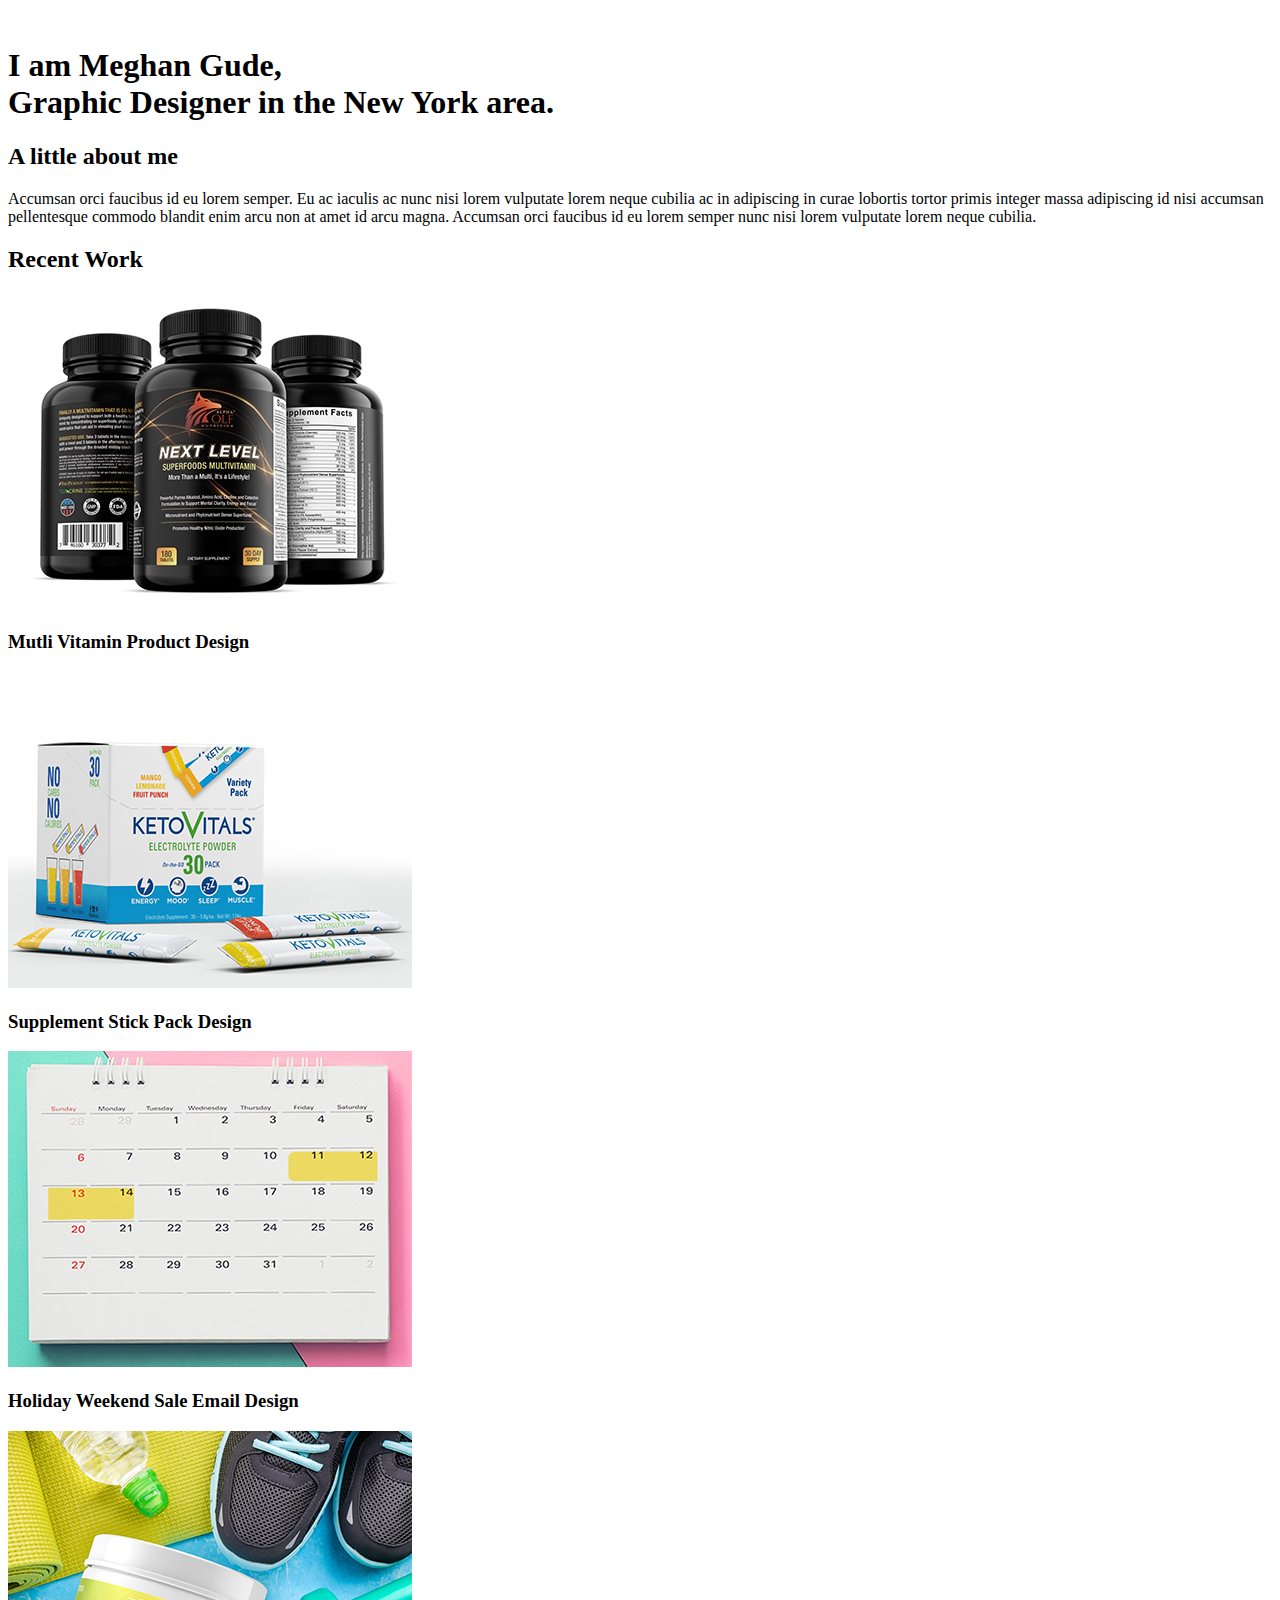
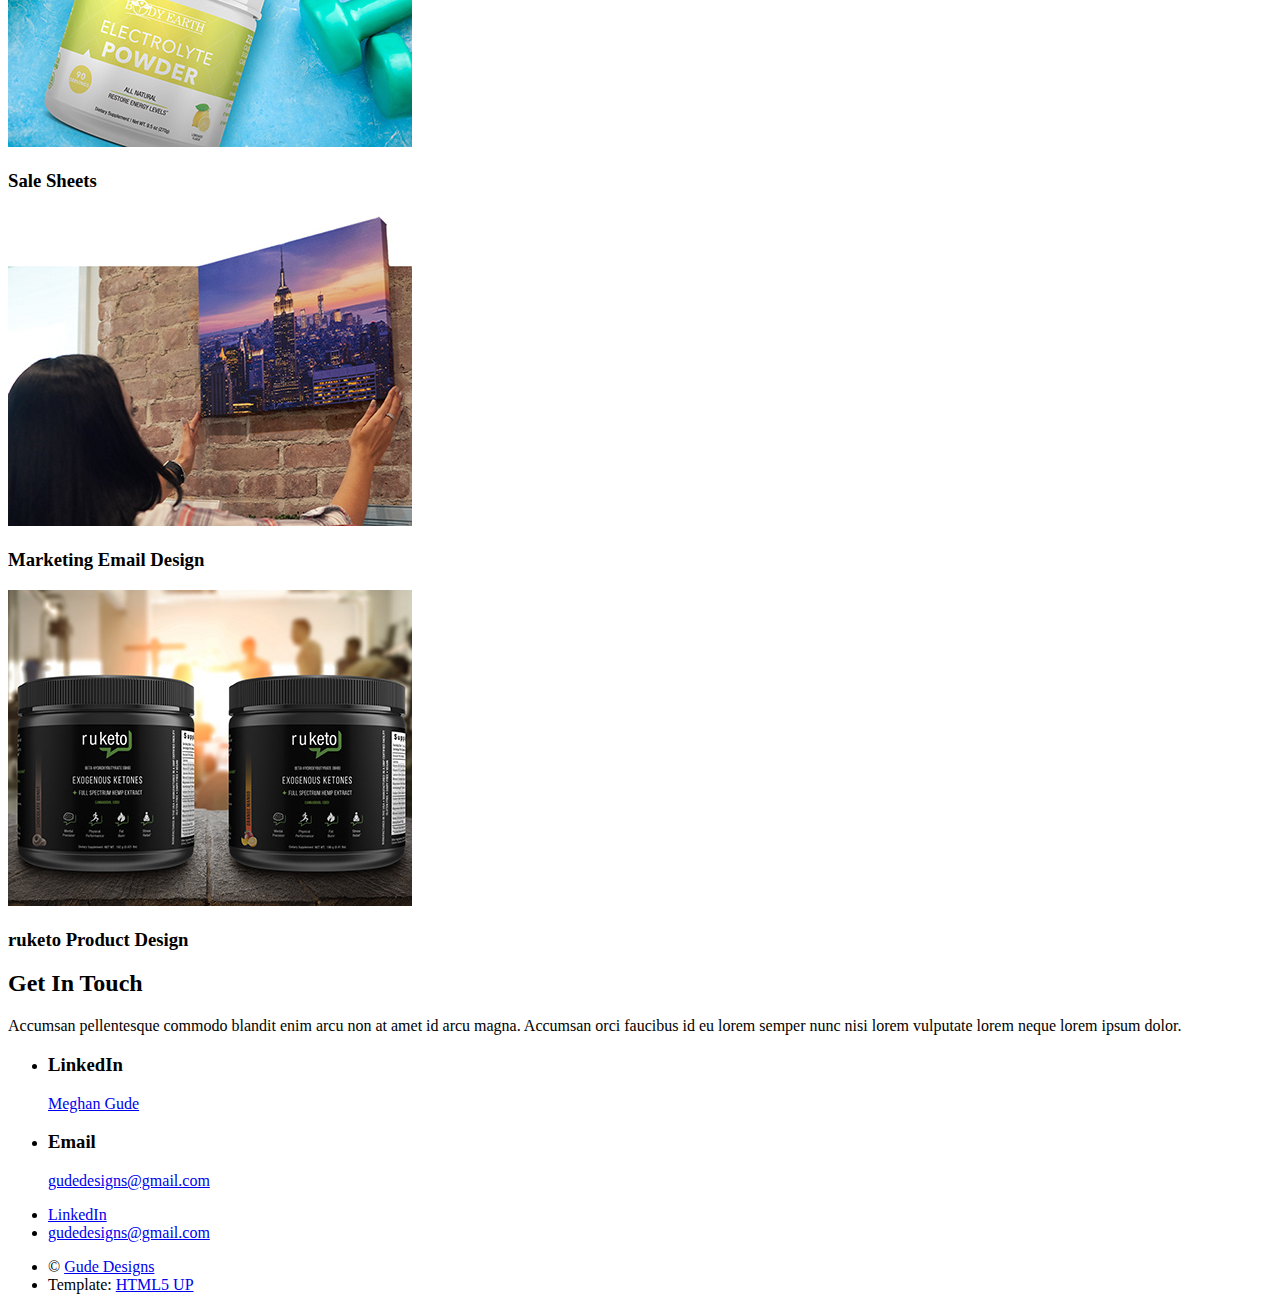
==== index.html @ 254bdeb9 "Photo poptrox display" ====
<!DOCTYPE html>
<!--
	Strata by HTML5 UP
	html5up.net | @ajlkn
	Free for personal and commercial use under the CCA 3.0 license (html5up.net/license)
-->
<html>
  <head>
    <title>Gude Designs</title>
    <meta charset="utf-8" />
    <meta
      name="viewport"
      content="width=device-width, initial-scale=1, user-scalable=no"
    />
    <link rel="stylesheet" href="assets/css/main.css" />
  </head>
  <body class="is-preload">
    <!-- Header -->
    <header id="header">
      <div class="inner">
        <a href="#" class="image avatar"
          ><img src="images/avatar.jpg" alt=""
        /></a>
        <h1>
          I am <strong>Meghan Gude,</strong><br />
          Graphic Designer in the New York area.
        </h1>
      </div>
    </header>

    <!-- Main -->
    <div id="main">
      <!-- One -->
      <section id="one">
        <header class="major">
          <h2>
            A little about me
          </h2>
        </header>
        <p>
          Accumsan orci faucibus id eu lorem semper. Eu ac iaculis ac nunc nisi
          lorem vulputate lorem neque cubilia ac in adipiscing in curae lobortis
          tortor primis integer massa adipiscing id nisi accumsan pellentesque
          commodo blandit enim arcu non at amet id arcu magna. Accumsan orci
          faucibus id eu lorem semper nunc nisi lorem vulputate lorem neque
          cubilia.
        </p>
      </section>

      <!-- Two -->
      <section id="two">
        <h2>Recent Work</h2>
        <div class="row">
          <article class="col-6 col-12-xsmall work-item">
            <a href="images/projectFulls/0/1.jpg" class="image fit thumb"
              ><img src="images/thumbs/0.jpg" alt=""
            /></a>
            <h3>Mutli Vitamin Product Design</h3>
          </article>
          <article class="col-6 col-12-xsmall work-item">
            <a href="images/projectFulls/1/1.jpg" class="image fit thumb"
              ><img src="images/thumbs/1.jpg" alt=""
            /></a>
            <h3>Supplement Stick Pack Design</h3>
          </article>
          <article class="col-6 col-12-xsmall work-item">
            <a href="images/projectFulls/2/1.jpg" class="image fit thumb"
              ><img src="images/thumbs/2.jpg" alt=""
            /></a>
            <h3>Holiday Weekend Sale Email Design</h3>
          </article>
          <article class="col-6 col-12-xsmall work-item">
            <a href="images/projectFulls/3/1.jpg" class="image fit thumb"
              ><img src="images/thumbs/3.jpg" alt=""
            /></a>
            <h3>Sale Sheets</h3>
          </article>
          <article class="col-6 col-12-xsmall work-item">
            <a href="images/projectFulls/4/1.jpg" class="image fit thumb"
              ><img src="images/thumbs/4.jpg" alt=""
            /></a>
            <h3>Marketing Email Design</h3>
          </article>
          <article class="col-6 col-12-xsmall work-item">
            <a href="images/projectFulls/5/1.jpg" class="image fit thumb"
              ><img src="images/thumbs/5.jpg" alt=""
            /></a>
            <h3>ruketo Product Design</h3>
          </article>
        </div>
      </section>

      <!-- Three -->
      <section id="three">
        <h2>Get In Touch</h2>
        <p>
          Accumsan pellentesque commodo blandit enim arcu non at amet id arcu
          magna. Accumsan orci faucibus id eu lorem semper nunc nisi lorem
          vulputate lorem neque lorem ipsum dolor.
        </p>
        <div class="row">
          <div class="col-6 col-6-small">
            <ul class="labeled-icons">
              <li>
                <h3 class="icon solid brands fa-linkedin-in">
                  <span class="label">LinkedIn</span>
                </h3>
                <a href="https://www.linkedin.com/in/meghan-gude-a2b414114/"
                  >Meghan Gude</a
                >
              </li>
              <li>
                <h3 class="icon solid fa-envelope">
                  <span class="label">Email</span>
                </h3>
                <a href="mailto:gudedesigns@gmail.com">gudedesigns@gmail.com</a>
              </li>
            </ul>
          </div>
        </div>
      </section>

      <!-- Four -->
      <!--
					<section id="four">
						<h2>Elements</h2>

						<section>
							<h4>Text</h4>
							<p>This is <b>bold</b> and this is <strong>strong</strong>. This is <i>italic</i> and this is <em>emphasized</em>.
							This is <sup>superscript</sup> text and this is <sub>subscript</sub> text.
							This is <u>underlined</u> and this is code: <code>for (;;) { ... }</code>. Finally, <a href="#">this is a link</a>.</p>
							<hr />
							<header>
								<h4>Heading with a Subtitle</h4>
								<p>Lorem ipsum dolor sit amet nullam id egestas urna aliquam</p>
							</header>
							<p>Nunc lacinia ante nunc ac lobortis. Interdum adipiscing gravida odio porttitor sem non mi integer non faucibus ornare mi ut ante amet placerat aliquet. Volutpat eu sed ante lacinia sapien lorem accumsan varius montes viverra nibh in adipiscing blandit tempus accumsan.</p>
							<header>
								<h5>Heading with a Subtitle</h5>
								<p>Lorem ipsum dolor sit amet nullam id egestas urna aliquam</p>
							</header>
							<p>Nunc lacinia ante nunc ac lobortis. Interdum adipiscing gravida odio porttitor sem non mi integer non faucibus ornare mi ut ante amet placerat aliquet. Volutpat eu sed ante lacinia sapien lorem accumsan varius montes viverra nibh in adipiscing blandit tempus accumsan.</p>
							<hr />
							<h2>Heading Level 2</h2>
							<h3>Heading Level 3</h3>
							<h4>Heading Level 4</h4>
							<h5>Heading Level 5</h5>
							<h6>Heading Level 6</h6>
							<hr />
							<h5>Blockquote</h5>
							<blockquote>Fringilla nisl. Donec accumsan interdum nisi, quis tincidunt felis sagittis eget tempus euismod. Vestibulum ante ipsum primis in faucibus vestibulum. Blandit adipiscing eu felis iaculis volutpat ac adipiscing accumsan faucibus. Vestibulum ante ipsum primis in faucibus lorem ipsum dolor sit amet nullam adipiscing eu felis.</blockquote>
							<h5>Preformatted</h5>
							<pre><code>i = 0;

while (!deck.isInOrder()) {
print 'Iteration ' + i;
deck.shuffle();
i++;
}

print 'It took ' + i + ' iterations to sort the deck.';</code></pre>
						</section>

						<section>
							<h4>Lists</h4>
							<div class="row">
								<div class="col-6 col-12-xsmall">
									<h5>Unordered</h5>
									<ul>
										<li>Dolor pulvinar etiam magna etiam.</li>
										<li>Sagittis adipiscing lorem eleifend.</li>
										<li>Felis enim feugiat dolore viverra.</li>
									</ul>
									<h5>Alternate</h5>
									<ul class="alt">
										<li>Dolor pulvinar etiam magna etiam.</li>
										<li>Sagittis adipiscing lorem eleifend.</li>
										<li>Felis enim feugiat dolore viverra.</li>
									</ul>
								</div>
								<div class="col-6 col-12-xsmall">
									<h5>Ordered</h5>
									<ol>
										<li>Dolor pulvinar etiam magna etiam.</li>
										<li>Etiam vel felis at lorem sed viverra.</li>
										<li>Felis enim feugiat dolore viverra.</li>
										<li>Dolor pulvinar etiam magna etiam.</li>
										<li>Etiam vel felis at lorem sed viverra.</li>
										<li>Felis enim feugiat dolore viverra.</li>
									</ol>
									<h5>Icons</h5>
									<ul class="icons">
										<li><a href="#" class="icon brands fa-twitter"><span class="label">Twitter</span></a></li>
										<li><a href="#" class="icon brands fa-facebook-f"><span class="label">Facebook</span></a></li>
										<li><a href="#" class="icon brands fa-instagram"><span class="label">Instagram</span></a></li>
										<li><a href="#" class="icon brands fa-github"><span class="label">Github</span></a></li>
										<li><a href="#" class="icon brands fa-dribbble"><span class="label">Dribbble</span></a></li>
										<li><a href="#" class="icon brands fa-tumblr"><span class="label">Tumblr</span></a></li>
									</ul>
								</div>
							</div>
							<h5>Actions</h5>
							<ul class="actions">
								<li><a href="#" class="button primary">Default</a></li>
								<li><a href="#" class="button">Default</a></li>
							</ul>
							<ul class="actions small">
								<li><a href="#" class="button primary small">Small</a></li>
								<li><a href="#" class="button small">Small</a></li>
							</ul>
							<div class="row">
								<div class="col-6 col-12-small">
									<ul class="actions stacked">
										<li><a href="#" class="button primary">Default</a></li>
										<li><a href="#" class="button">Default</a></li>
									</ul>
								</div>
								<div class="col-6 col-12-small">
									<ul class="actions stacked">
										<li><a href="#" class="button primary small">Small</a></li>
										<li><a href="#" class="button small">Small</a></li>
									</ul>
								</div>
								<div class="col-6 col-12-small">
									<ul class="actions stacked">
										<li><a href="#" class="button primary fit">Default</a></li>
										<li><a href="#" class="button fit">Default</a></li>
									</ul>
								</div>
								<div class="col-6 col-12-small">
									<ul class="actions stacked">
										<li><a href="#" class="button primary small fit">Small</a></li>
										<li><a href="#" class="button small fit">Small</a></li>
									</ul>
								</div>
							</div>
						</section>

						<section>
							<h4>Table</h4>
							<h5>Default</h5>
							<div class="table-wrapper">
								<table>
									<thead>
										<tr>
											<th>Name</th>
											<th>Description</th>
											<th>Price</th>
										</tr>
									</thead>
									<tbody>
										<tr>
											<td>Item One</td>
											<td>Ante turpis integer aliquet porttitor.</td>
											<td>29.99</td>
										</tr>
										<tr>
											<td>Item Two</td>
											<td>Vis ac commodo adipiscing arcu aliquet.</td>
											<td>19.99</td>
										</tr>
										<tr>
											<td>Item Three</td>
											<td> Morbi faucibus arcu accumsan lorem.</td>
											<td>29.99</td>
										</tr>
										<tr>
											<td>Item Four</td>
											<td>Vitae integer tempus condimentum.</td>
											<td>19.99</td>
										</tr>
										<tr>
											<td>Item Five</td>
											<td>Ante turpis integer aliquet porttitor.</td>
											<td>29.99</td>
										</tr>
									</tbody>
									<tfoot>
										<tr>
											<td colspan="2"></td>
											<td>100.00</td>
										</tr>
									</tfoot>
								</table>
							</div>

							<h5>Alternate</h5>
							<div class="table-wrapper">
								<table class="alt">
									<thead>
										<tr>
											<th>Name</th>
											<th>Description</th>
											<th>Price</th>
										</tr>
									</thead>
									<tbody>
										<tr>
											<td>Item One</td>
											<td>Ante turpis integer aliquet porttitor.</td>
											<td>29.99</td>
										</tr>
										<tr>
											<td>Item Two</td>
											<td>Vis ac commodo adipiscing arcu aliquet.</td>
											<td>19.99</td>
										</tr>
										<tr>
											<td>Item Three</td>
											<td> Morbi faucibus arcu accumsan lorem.</td>
											<td>29.99</td>
										</tr>
										<tr>
											<td>Item Four</td>
											<td>Vitae integer tempus condimentum.</td>
											<td>19.99</td>
										</tr>
										<tr>
											<td>Item Five</td>
											<td>Ante turpis integer aliquet porttitor.</td>
											<td>29.99</td>
										</tr>
									</tbody>
									<tfoot>
										<tr>
											<td colspan="2"></td>
											<td>100.00</td>
										</tr>
									</tfoot>
								</table>
							</div>
						</section>

						<section>
							<h4>Buttons</h4>
							<ul class="actions">
								<li><a href="#" class="button primary">Primary</a></li>
								<li><a href="#" class="button">Default</a></li>
							</ul>
							<ul class="actions">
								<li><a href="#" class="button large">Large</a></li>
								<li><a href="#" class="button">Default</a></li>
								<li><a href="#" class="button small">Small</a></li>
							</ul>
							<ul class="actions fit">
								<li><a href="#" class="button primary fit">Fit</a></li>
								<li><a href="#" class="button fit">Fit</a></li>
							</ul>
							<ul class="actions fit small">
								<li><a href="#" class="button primary fit small">Fit + Small</a></li>
								<li><a href="#" class="button fit small">Fit + Small</a></li>
							</ul>
							<ul class="actions">
								<li><a href="#" class="button primary icon solid fa-download">Icon</a></li>
								<li><a href="#" class="button icon solid fa-download">Icon</a></li>
							</ul>
							<ul class="actions">
								<li><span class="button primary disabled">Primary</span></li>
								<li><span class="button disabled">Default</span></li>
							</ul>
						</section>

						<section>
							<h4>Form</h4>
							<form method="post" action="#">
								<div class="row gtr-uniform gtr-50">
									<div class="col-6 col-12-xsmall">
										<input type="text" name="demo-name" id="demo-name" value="" placeholder="Name" />
									</div>
									<div class="col-6 col-12-xsmall">
										<input type="email" name="demo-email" id="demo-email" value="" placeholder="Email" />
									</div>
									<div class="col-12">
										<select name="demo-category" id="demo-category">
											<option value="">- Category -</option>
											<option value="1">Manufacturing</option>
											<option value="1">Shipping</option>
											<option value="1">Administration</option>
											<option value="1">Human Resources</option>
										</select>
									</div>
									<div class="col-4 col-12-small">
										<input type="radio" id="demo-priority-low" name="demo-priority" checked>
										<label for="demo-priority-low">Low Priority</label>
									</div>
									<div class="col-4 col-12-small">
										<input type="radio" id="demo-priority-normal" name="demo-priority">
										<label for="demo-priority-normal">Normal Priority</label>
									</div>
									<div class="col-4 col-12-small">
										<input type="radio" id="demo-priority-high" name="demo-priority">
										<label for="demo-priority-high">High Priority</label>
									</div>
									<div class="col-6 col-12-small">
										<input type="checkbox" id="demo-copy" name="demo-copy">
										<label for="demo-copy">Email me a copy of this message</label>
									</div>
									<div class="col-6 col-12-small">
										<input type="checkbox" id="demo-human" name="demo-human" checked>
										<label for="demo-human">I am a human and not a robot</label>
									</div>
									<div class="col-12">
										<textarea name="demo-message" id="demo-message" placeholder="Enter your message" rows="6"></textarea>
									</div>
									<div class="col-12">
										<ul class="actions">
											<li><input type="submit" value="Send Message" class="primary" /></li>
											<li><input type="reset" value="Reset" /></li>
										</ul>
									</div>
								</div>
							</form>
						</section>

						<section>
							<h4>Image</h4>
							<h5>Fit</h5>
							<div class="box alt">
								<div class="row gtr-50 gtr-uniform">
									<div class="col-12"><span class="image fit"><img src="images/fulls/05.jpg" alt="" /></span></div>
									<div class="col-4"><span class="image fit"><img src="images/thumbs/01.jpg" alt="" /></span></div>
									<div class="col-4"><span class="image fit"><img src="images/thumbs/02.jpg" alt="" /></span></div>
									<div class="col-4"><span class="image fit"><img src="images/thumbs/03.jpg" alt="" /></span></div>
									<div class="col-4"><span class="image fit"><img src="images/thumbs/04.jpg" alt="" /></span></div>
									<div class="col-4"><span class="image fit"><img src="images/thumbs/05.jpg" alt="" /></span></div>
									<div class="col-4"><span class="image fit"><img src="images/thumbs/06.jpg" alt="" /></span></div>
									<div class="col-4"><span class="image fit"><img src="images/thumbs/03.jpg" alt="" /></span></div>
									<div class="col-4"><span class="image fit"><img src="images/thumbs/02.jpg" alt="" /></span></div>
									<div class="col-4"><span class="image fit"><img src="images/thumbs/01.jpg" alt="" /></span></div>
								</div>
							</div>
							<h5>Left &amp; Right</h5>
							<p><span class="image left"><img src="images/avatar.jpg" alt="" /></span>Fringilla nisl. Donec accumsan interdum nisi, quis tincidunt felis sagittis eget. tempus euismod. Vestibulum ante ipsum primis in faucibus vestibulum. Blandit adipiscing eu felis iaculis volutpat ac adipiscing accumsan eu faucibus. Integer ac pellentesque praesent tincidunt felis sagittis eget. tempus euismod. Vestibulum ante ipsum primis in faucibus vestibulum. Blandit adipiscing eu felis iaculis volutpat ac adipiscing accumsan eu faucibus. Integer ac pellentesque praesent. Donec accumsan interdum nisi, quis tincidunt felis sagittis eget. tempus euismod. Vestibulum ante ipsum primis in faucibus vestibulum. Blandit adipiscing eu felis iaculis volutpat ac adipiscing accumsan eu faucibus. Integer ac pellentesque praesent tincidunt felis sagittis eget. tempus euismod. Vestibulum ante ipsum primis in faucibus vestibulum. Blandit adipiscing eu felis iaculis volutpat ac adipiscing accumsan eu faucibus. Integer ac pellentesque praesent.</p>
							<p><span class="image right"><img src="images/avatar.jpg" alt="" /></span>Fringilla nisl. Donec accumsan interdum nisi, quis tincidunt felis sagittis eget. tempus euismod. Vestibulum ante ipsum primis in faucibus vestibulum. Blandit adipiscing eu felis iaculis volutpat ac adipiscing accumsan eu faucibus. Integer ac pellentesque praesent tincidunt felis sagittis eget. tempus euismod. Vestibulum ante ipsum primis in faucibus vestibulum. Blandit adipiscing eu felis iaculis volutpat ac adipiscing accumsan eu faucibus. Integer ac pellentesque praesent. Donec accumsan interdum nisi, quis tincidunt felis sagittis eget. tempus euismod. Vestibulum ante ipsum primis in faucibus vestibulum. Blandit adipiscing eu felis iaculis volutpat ac adipiscing accumsan eu faucibus. Integer ac pellentesque praesent tincidunt felis sagittis eget. tempus euismod. Vestibulum ante ipsum primis in faucibus vestibulum. Blandit adipiscing eu felis iaculis volutpat ac adipiscing accumsan eu faucibus. Integer ac pellentesque praesent.</p>
						</section>

					</section>
				--></div>

    <!-- Footer -->
    <footer id="footer">
      <div class="inner">
        <ul class="icons">
          <li>
            <a
              href="https://www.linkedin.com/in/meghan-gude-a2b414114/"
              class="icon solid brands fa-linkedin-in"
              ><span class="label">LinkedIn</span></a
            >
          </li>
          <li>
            <a
              href="mailto:gudedesigns@gmail.com"
              class="icon solid fa-envelope"
              ><span class="label">gudedesigns@gmail.com</span></a
            >
          </li>
        </ul>
        <ul class="copyright">
          <li>
            &copy;
            <a href="https://github.com/DanTheManGude/Gude-Designs"
              >Gude Designs</a
            >
          </li>
          <li>Template: <a href="http://html5up.net">HTML5 UP</a></li>
        </ul>
      </div>
    </footer>

    <!-- Scripts -->
    <script src="assets/js/jquery.min.js"></script>
    <script src="assets/js/jquery.poptrox.min.js"></script>
    <script src="assets/js/browser.min.js"></script>
    <script src="assets/js/breakpoints.min.js"></script>
    <script src="assets/js/util.js"></script>
    <script src="assets/js/main.js"></script>
  </body>
</html>
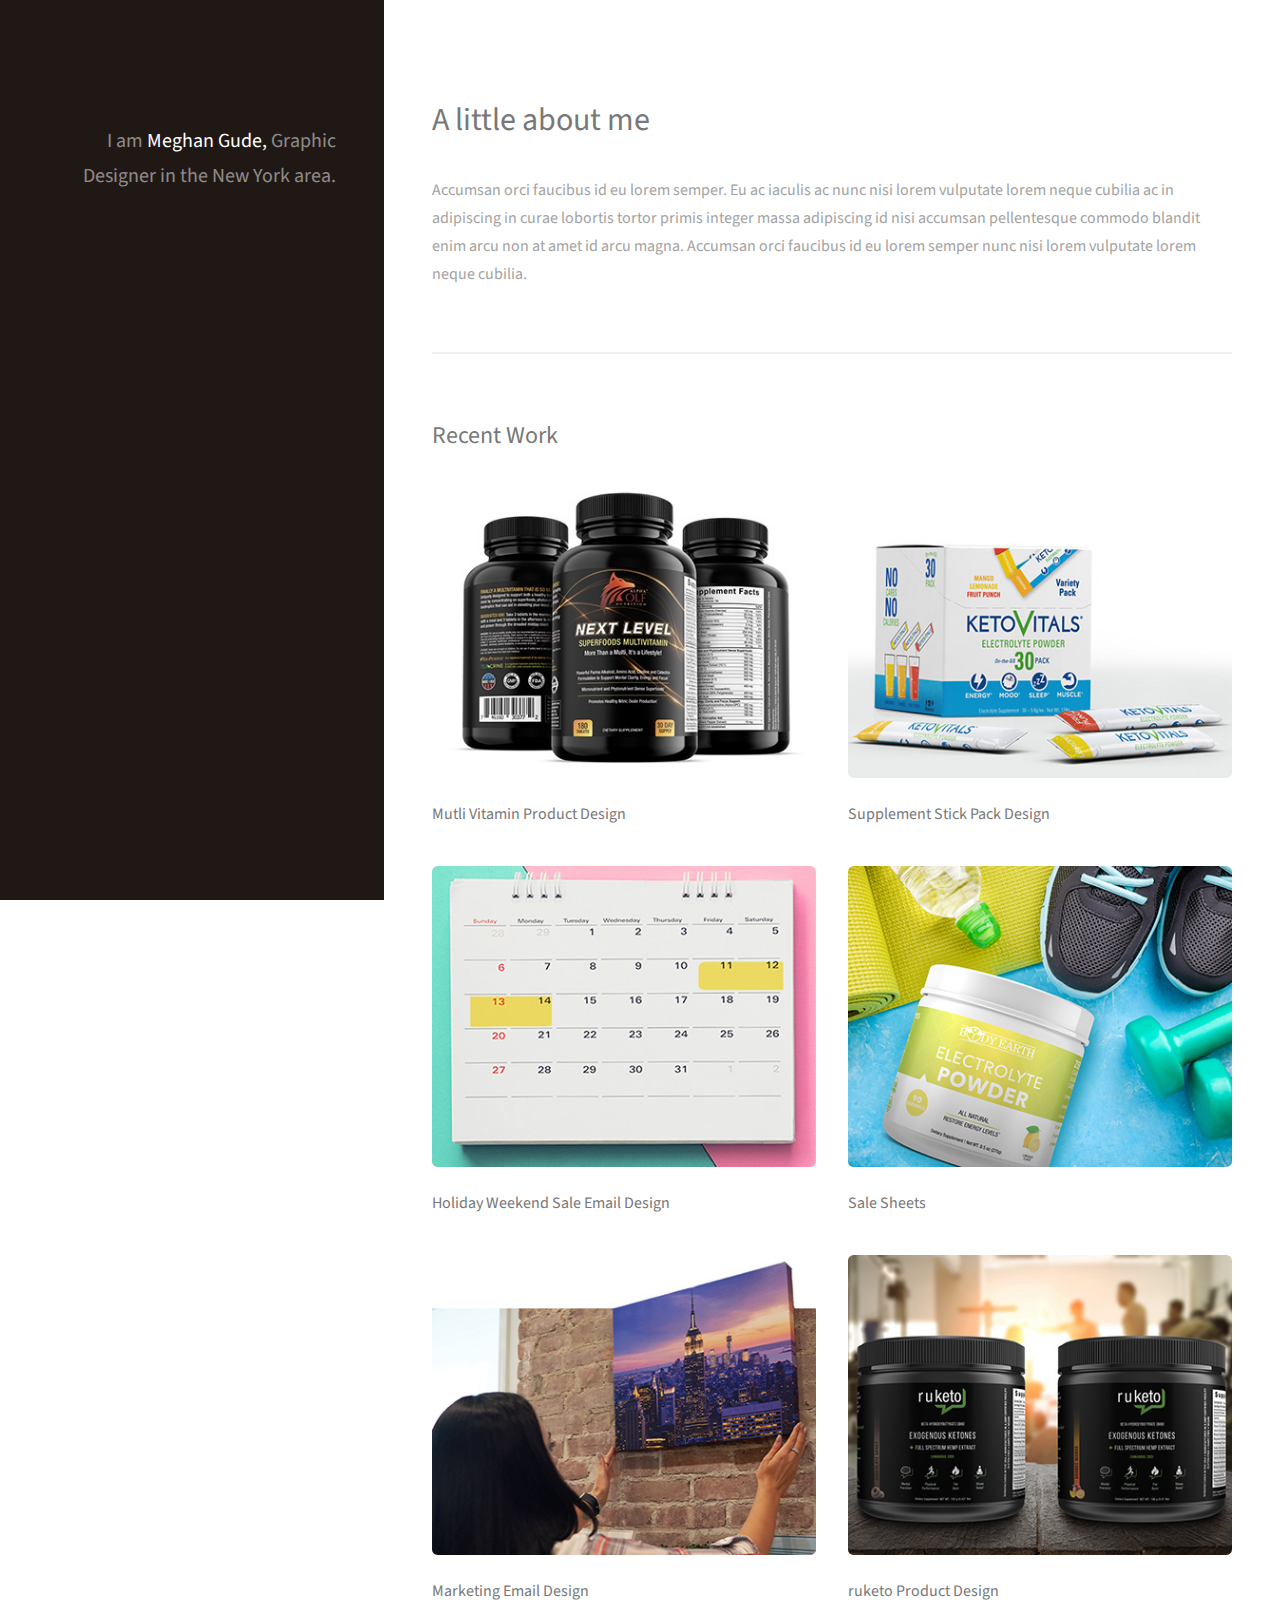
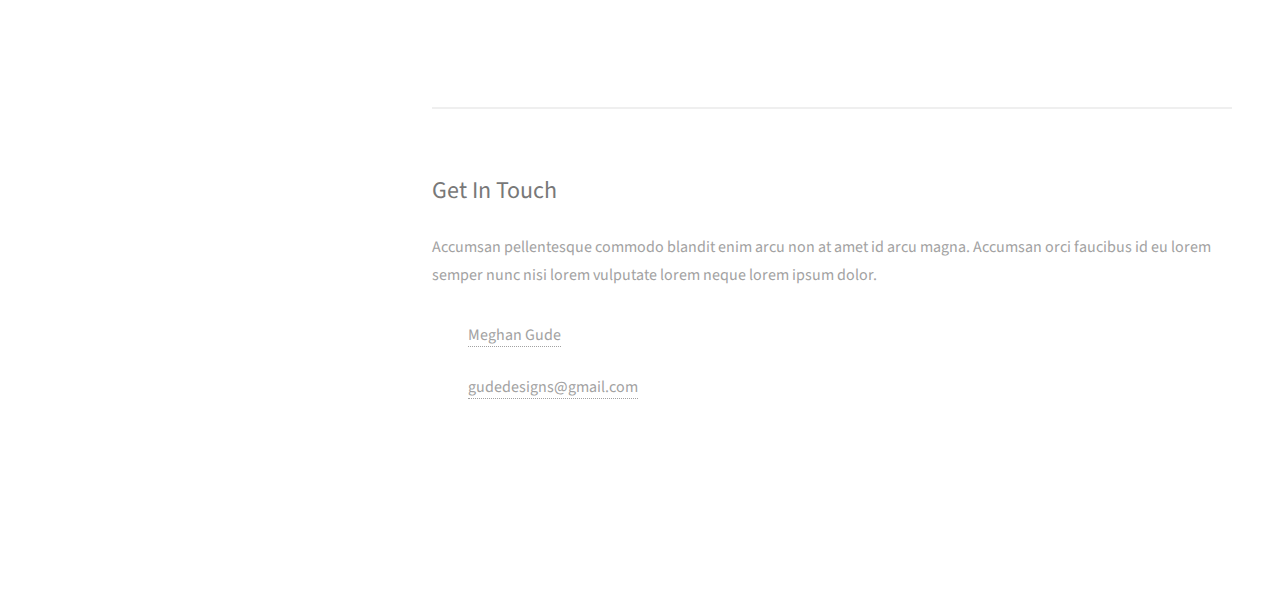
==== commit 2157dd5e: "tweak shading overlay" ====
--- a/index.html
+++ b/index.html
@@ -53,37 +53,37 @@
         <div class="row">
           <article class="col-6 col-12-xsmall work-item">
             <a href="images/projectFulls/0/1.jpg" class="image fit thumb"
-              ><img src="images/thumbs/0.jpg" alt=""
+              ><img src="images/thumbs/0.jpg" alt="Project 1 thumbnail"
             /></a>
             <h3>Mutli Vitamin Product Design</h3>
           </article>
           <article class="col-6 col-12-xsmall work-item">
             <a href="images/projectFulls/1/1.jpg" class="image fit thumb"
-              ><img src="images/thumbs/1.jpg" alt=""
+              ><img src="images/thumbs/1.jpg" alt="Project 2 thumbnail"
             /></a>
             <h3>Supplement Stick Pack Design</h3>
           </article>
           <article class="col-6 col-12-xsmall work-item">
             <a href="images/projectFulls/2/1.jpg" class="image fit thumb"
-              ><img src="images/thumbs/2.jpg" alt=""
+              ><img src="images/thumbs/2.jpg" alt="Project 3 thumbnail"
             /></a>
             <h3>Holiday Weekend Sale Email Design</h3>
           </article>
           <article class="col-6 col-12-xsmall work-item">
             <a href="images/projectFulls/3/1.jpg" class="image fit thumb"
-              ><img src="images/thumbs/3.jpg" alt=""
+              ><img src="images/thumbs/3.jpg" alt="Project 4 thumbnail"
             /></a>
             <h3>Sale Sheets</h3>
           </article>
           <article class="col-6 col-12-xsmall work-item">
             <a href="images/projectFulls/4/1.jpg" class="image fit thumb"
-              ><img src="images/thumbs/4.jpg" alt=""
+              ><img src="images/thumbs/4.jpg" alt="Project 5 thumbnail"
             /></a>
             <h3>Marketing Email Design</h3>
           </article>
           <article class="col-6 col-12-xsmall work-item">
             <a href="images/projectFulls/5/1.jpg" class="image fit thumb"
-              ><img src="images/thumbs/5.jpg" alt=""
+              ><img src="images/thumbs/5.jpg" alt="Project 6 thumbnail"
             /></a>
             <h3>ruketo Product Design</h3>
           </article>
--- a/assets/css/main.css
+++ b/assets/css/main.css
@@ -0,0 +1,3325 @@
+@import url("fontawesome-all.min.css");
+@import url("https://fonts.googleapis.com/css?family=Source+Sans+Pro:400,400italic");
+
+/*
+	Strata by HTML5 UP
+	html5up.net | @ajlkn
+	Free for personal and commercial use under the CCA 3.0 license (html5up.net/license)
+*/
+
+html,
+body,
+div,
+span,
+applet,
+object,
+iframe,
+h1,
+h2,
+h3,
+h4,
+h5,
+h6,
+p,
+blockquote,
+pre,
+a,
+abbr,
+acronym,
+address,
+big,
+cite,
+code,
+del,
+dfn,
+em,
+img,
+ins,
+kbd,
+q,
+s,
+samp,
+small,
+strike,
+strong,
+sub,
+sup,
+tt,
+var,
+b,
+u,
+i,
+center,
+dl,
+dt,
+dd,
+ol,
+ul,
+li,
+fieldset,
+form,
+label,
+legend,
+table,
+caption,
+tbody,
+tfoot,
+thead,
+tr,
+th,
+td,
+article,
+aside,
+canvas,
+details,
+embed,
+figure,
+figcaption,
+footer,
+header,
+hgroup,
+menu,
+nav,
+output,
+ruby,
+section,
+summary,
+time,
+mark,
+audio,
+video {
+  margin: 0;
+  padding: 0;
+  border: 0;
+  font-size: 100%;
+  font: inherit;
+  vertical-align: baseline;
+}
+
+article,
+aside,
+details,
+figcaption,
+figure,
+footer,
+header,
+hgroup,
+menu,
+nav,
+section {
+  display: block;
+}
+
+body {
+  line-height: 1;
+}
+
+ol,
+ul {
+  list-style: none;
+}
+
+blockquote,
+q {
+  quotes: none;
+}
+
+blockquote:before,
+blockquote:after,
+q:before,
+q:after {
+  content: "";
+  content: none;
+}
+
+table {
+  border-collapse: collapse;
+  border-spacing: 0;
+}
+
+body {
+  -webkit-text-size-adjust: none;
+}
+
+mark {
+  background-color: transparent;
+  color: inherit;
+}
+
+input::-moz-focus-inner {
+  border: 0;
+  padding: 0;
+}
+
+input,
+select,
+textarea {
+  -moz-appearance: none;
+  -webkit-appearance: none;
+  -ms-appearance: none;
+  appearance: none;
+}
+
+/* Basic */
+
+html {
+  box-sizing: border-box;
+}
+
+*,
+*:before,
+*:after {
+  box-sizing: inherit;
+}
+
+body {
+  background: #fff;
+}
+
+body.is-preload *,
+body.is-preload *:before,
+body.is-preload *:after {
+  -moz-animation: none !important;
+  -webkit-animation: none !important;
+  -ms-animation: none !important;
+  animation: none !important;
+  -moz-transition: none !important;
+  -webkit-transition: none !important;
+  -ms-transition: none !important;
+  transition: none !important;
+}
+
+body,
+input,
+select,
+textarea {
+  color: #a2a2a2;
+  font-family: "Source Sans Pro", Helvetica, sans-serif;
+  font-size: 16pt;
+  font-weight: 400;
+  line-height: 1.75em;
+}
+
+a {
+  -moz-transition: color 0.2s ease-in-out, border-color 0.2s ease-in-out;
+  -webkit-transition: color 0.2s ease-in-out, border-color 0.2s ease-in-out;
+  -ms-transition: color 0.2s ease-in-out, border-color 0.2s ease-in-out;
+  transition: color 0.2s ease-in-out, border-color 0.2s ease-in-out;
+  border-bottom: dotted 1px;
+  color: #49bf9d;
+  text-decoration: none;
+}
+
+a:hover {
+  border-bottom-color: transparent;
+  color: #49bf9d !important;
+  text-decoration: none;
+}
+
+strong,
+b {
+  color: #787878;
+  font-weight: 400;
+}
+
+em,
+i {
+  font-style: italic;
+}
+
+p {
+  margin: 0 0 2em 0;
+}
+
+h1,
+h2,
+h3,
+h4,
+h5,
+h6 {
+  color: #787878;
+  font-weight: 400;
+  line-height: 1em;
+  margin: 0 0 1em 0;
+}
+
+h1 a,
+h2 a,
+h3 a,
+h4 a,
+h5 a,
+h6 a {
+  color: inherit;
+  text-decoration: none;
+}
+
+h1 {
+  font-size: 2em;
+  line-height: 1.5em;
+}
+
+h2 {
+  font-size: 1.5em;
+  line-height: 1.5em;
+}
+
+h3 {
+  font-size: 1.25em;
+  line-height: 1.5em;
+}
+
+h4 {
+  font-size: 1.1em;
+  line-height: 1.5em;
+}
+
+h5 {
+  font-size: 0.9em;
+  line-height: 1.5em;
+}
+
+h6 {
+  font-size: 0.7em;
+  line-height: 1.5em;
+}
+
+sub {
+  font-size: 0.8em;
+  position: relative;
+  top: 0.5em;
+}
+
+sup {
+  font-size: 0.8em;
+  position: relative;
+  top: -0.5em;
+}
+
+hr {
+  border: 0;
+  border-bottom: solid 2px #efefef;
+  margin: 2em 0;
+}
+
+hr.major {
+  margin: 3em 0;
+}
+
+blockquote {
+  border-left: solid 6px #efefef;
+  font-style: italic;
+  margin: 0 0 2em 0;
+  padding: 0.5em 0 0.5em 1.5em;
+}
+
+code {
+  background: #f7f7f7;
+  border-radius: 0.35em;
+  border: solid 2px #efefef;
+  font-family: "Courier New", monospace;
+  font-size: 0.9em;
+  margin: 0 0.25em;
+  padding: 0.25em 0.65em;
+}
+
+pre {
+  -webkit-overflow-scrolling: touch;
+  font-family: "Courier New", monospace;
+  font-size: 0.9em;
+  margin: 0 0 2em 0;
+}
+
+pre code {
+  display: block;
+  line-height: 1.75em;
+  padding: 1em 1.5em;
+  overflow-x: auto;
+}
+
+.align-left {
+  text-align: left;
+}
+
+.align-center {
+  text-align: center;
+}
+
+.align-right {
+  text-align: right;
+}
+
+/* Container */
+
+.container {
+  margin: 0 auto;
+  max-width: calc(100% - 4em);
+  width: 100%;
+}
+
+.container.xsmall {
+  width: 25%;
+}
+
+.container.small {
+  width: 50%;
+}
+
+.container.medium {
+  width: 75%;
+}
+
+.container.large {
+  width: 125%;
+}
+
+.container.xlarge {
+  width: 150%;
+}
+
+.container.max {
+  width: 100%;
+}
+
+@media screen and (max-width: 980px) {
+  .container {
+    width: 100% !important;
+    max-width: 100% !important;
+  }
+}
+
+@media screen and (max-width: 480px) {
+  .container {
+    max-width: calc(100% - 3em);
+  }
+}
+
+/* Row */
+
+.row {
+  display: flex;
+  flex-wrap: wrap;
+  box-sizing: border-box;
+  align-items: stretch;
+}
+
+.row > * {
+  box-sizing: border-box;
+}
+
+.row.gtr-uniform > * > :last-child {
+  margin-bottom: 0;
+}
+
+.row.aln-left {
+  justify-content: flex-start;
+}
+
+.row.aln-center {
+  justify-content: center;
+}
+
+.row.aln-right {
+  justify-content: flex-end;
+}
+
+.row.aln-top {
+  align-items: flex-start;
+}
+
+.row.aln-middle {
+  align-items: center;
+}
+
+.row.aln-bottom {
+  align-items: flex-end;
+}
+
+.row > .imp {
+  order: -1;
+}
+
+.row > .col-1 {
+  width: 8.33333%;
+}
+
+.row > .off-1 {
+  margin-left: 8.33333%;
+}
+
+.row > .col-2 {
+  width: 16.66667%;
+}
+
+.row > .off-2 {
+  margin-left: 16.66667%;
+}
+
+.row > .col-3 {
+  width: 25%;
+}
+
+.row > .off-3 {
+  margin-left: 25%;
+}
+
+.row > .col-4 {
+  width: 33.33333%;
+}
+
+.row > .off-4 {
+  margin-left: 33.33333%;
+}
+
+.row > .col-5 {
+  width: 41.66667%;
+}
+
+.row > .off-5 {
+  margin-left: 41.66667%;
+}
+
+.row > .col-6 {
+  width: 50%;
+}
+
+.row > .off-6 {
+  margin-left: 50%;
+}
+
+.row > .col-7 {
+  width: 58.33333%;
+}
+
+.row > .off-7 {
+  margin-left: 58.33333%;
+}
+
+.row > .col-8 {
+  width: 66.66667%;
+}
+
+.row > .off-8 {
+  margin-left: 66.66667%;
+}
+
+.row > .col-9 {
+  width: 75%;
+}
+
+.row > .off-9 {
+  margin-left: 75%;
+}
+
+.row > .col-10 {
+  width: 83.33333%;
+}
+
+.row > .off-10 {
+  margin-left: 83.33333%;
+}
+
+.row > .col-11 {
+  width: 91.66667%;
+}
+
+.row > .off-11 {
+  margin-left: 91.66667%;
+}
+
+.row > .col-12 {
+  width: 100%;
+}
+
+.row > .off-12 {
+  margin-left: 100%;
+}
+
+.row.gtr-0 {
+  margin-top: 0;
+  margin-left: 0em;
+}
+
+.row.gtr-0 > * {
+  padding: 0 0 0 0em;
+}
+
+.row.gtr-0.gtr-uniform {
+  margin-top: 0em;
+}
+
+.row.gtr-0.gtr-uniform > * {
+  padding-top: 0em;
+}
+
+.row.gtr-25 {
+  margin-top: 0;
+  margin-left: -0.625em;
+}
+
+.row.gtr-25 > * {
+  padding: 0 0 0 0.625em;
+}
+
+.row.gtr-25.gtr-uniform {
+  margin-top: -0.625em;
+}
+
+.row.gtr-25.gtr-uniform > * {
+  padding-top: 0.625em;
+}
+
+.row.gtr-50 {
+  margin-top: 0;
+  margin-left: -1.25em;
+}
+
+.row.gtr-50 > * {
+  padding: 0 0 0 1.25em;
+}
+
+.row.gtr-50.gtr-uniform {
+  margin-top: -1.25em;
+}
+
+.row.gtr-50.gtr-uniform > * {
+  padding-top: 1.25em;
+}
+
+.row {
+  margin-top: 0;
+  margin-left: -2.5em;
+}
+
+.row > * {
+  padding: 0 0 0 2.5em;
+}
+
+.row.gtr-uniform {
+  margin-top: -2.5em;
+}
+
+.row.gtr-uniform > * {
+  padding-top: 2.5em;
+}
+
+.row.gtr-150 {
+  margin-top: 0;
+  margin-left: -3.75em;
+}
+
+.row.gtr-150 > * {
+  padding: 0 0 0 3.75em;
+}
+
+.row.gtr-150.gtr-uniform {
+  margin-top: -3.75em;
+}
+
+.row.gtr-150.gtr-uniform > * {
+  padding-top: 3.75em;
+}
+
+.row.gtr-200 {
+  margin-top: 0;
+  margin-left: -5em;
+}
+
+.row.gtr-200 > * {
+  padding: 0 0 0 5em;
+}
+
+.row.gtr-200.gtr-uniform {
+  margin-top: -5em;
+}
+
+.row.gtr-200.gtr-uniform > * {
+  padding-top: 5em;
+}
+
+@media screen and (max-width: 1800px) {
+  .row {
+    display: flex;
+    flex-wrap: wrap;
+    box-sizing: border-box;
+    align-items: stretch;
+  }
+
+  .row > * {
+    box-sizing: border-box;
+  }
+
+  .row.gtr-uniform > * > :last-child {
+    margin-bottom: 0;
+  }
+
+  .row.aln-left {
+    justify-content: flex-start;
+  }
+
+  .row.aln-center {
+    justify-content: center;
+  }
+
+  .row.aln-right {
+    justify-content: flex-end;
+  }
+
+  .row.aln-top {
+    align-items: flex-start;
+  }
+
+  .row.aln-middle {
+    align-items: center;
+  }
+
+  .row.aln-bottom {
+    align-items: flex-end;
+  }
+
+  .row > .imp-xlarge {
+    order: -1;
+  }
+
+  .row > .col-1-xlarge {
+    width: 8.33333%;
+  }
+
+  .row > .off-1-xlarge {
+    margin-left: 8.33333%;
+  }
+
+  .row > .col-2-xlarge {
+    width: 16.66667%;
+  }
+
+  .row > .off-2-xlarge {
+    margin-left: 16.66667%;
+  }
+
+  .row > .col-3-xlarge {
+    width: 25%;
+  }
+
+  .row > .off-3-xlarge {
+    margin-left: 25%;
+  }
+
+  .row > .col-4-xlarge {
+    width: 33.33333%;
+  }
+
+  .row > .off-4-xlarge {
+    margin-left: 33.33333%;
+  }
+
+  .row > .col-5-xlarge {
+    width: 41.66667%;
+  }
+
+  .row > .off-5-xlarge {
+    margin-left: 41.66667%;
+  }
+
+  .row > .col-6-xlarge {
+    width: 50%;
+  }
+
+  .row > .off-6-xlarge {
+    margin-left: 50%;
+  }
+
+  .row > .col-7-xlarge {
+    width: 58.33333%;
+  }
+
+  .row > .off-7-xlarge {
+    margin-left: 58.33333%;
+  }
+
+  .row > .col-8-xlarge {
+    width: 66.66667%;
+  }
+
+  .row > .off-8-xlarge {
+    margin-left: 66.66667%;
+  }
+
+  .row > .col-9-xlarge {
+    width: 75%;
+  }
+
+  .row > .off-9-xlarge {
+    margin-left: 75%;
+  }
+
+  .row > .col-10-xlarge {
+    width: 83.33333%;
+  }
+
+  .row > .off-10-xlarge {
+    margin-left: 83.33333%;
+  }
+
+  .row > .col-11-xlarge {
+    width: 91.66667%;
+  }
+
+  .row > .off-11-xlarge {
+    margin-left: 91.66667%;
+  }
+
+  .row > .col-12-xlarge {
+    width: 100%;
+  }
+
+  .row > .off-12-xlarge {
+    margin-left: 100%;
+  }
+
+  .row.gtr-0 {
+    margin-top: 0;
+    margin-left: 0em;
+  }
+
+  .row.gtr-0 > * {
+    padding: 0 0 0 0em;
+  }
+
+  .row.gtr-0.gtr-uniform {
+    margin-top: 0em;
+  }
+
+  .row.gtr-0.gtr-uniform > * {
+    padding-top: 0em;
+  }
+
+  .row.gtr-25 {
+    margin-top: 0;
+    margin-left: -0.625em;
+  }
+
+  .row.gtr-25 > * {
+    padding: 0 0 0 0.625em;
+  }
+
+  .row.gtr-25.gtr-uniform {
+    margin-top: -0.625em;
+  }
+
+  .row.gtr-25.gtr-uniform > * {
+    padding-top: 0.625em;
+  }
+
+  .row.gtr-50 {
+    margin-top: 0;
+    margin-left: -1.25em;
+  }
+
+  .row.gtr-50 > * {
+    padding: 0 0 0 1.25em;
+  }
+
+  .row.gtr-50.gtr-uniform {
+    margin-top: -1.25em;
+  }
+
+  .row.gtr-50.gtr-uniform > * {
+    padding-top: 1.25em;
+  }
+
+  .row {
+    margin-top: 0;
+    margin-left: -2.5em;
+  }
+
+  .row > * {
+    padding: 0 0 0 2.5em;
+  }
+
+  .row.gtr-uniform {
+    margin-top: -2.5em;
+  }
+
+  .row.gtr-uniform > * {
+    padding-top: 2.5em;
+  }
+
+  .row.gtr-150 {
+    margin-top: 0;
+    margin-left: -3.75em;
+  }
+
+  .row.gtr-150 > * {
+    padding: 0 0 0 3.75em;
+  }
+
+  .row.gtr-150.gtr-uniform {
+    margin-top: -3.75em;
+  }
+
+  .row.gtr-150.gtr-uniform > * {
+    padding-top: 3.75em;
+  }
+
+  .row.gtr-200 {
+    margin-top: 0;
+    margin-left: -5em;
+  }
+
+  .row.gtr-200 > * {
+    padding: 0 0 0 5em;
+  }
+
+  .row.gtr-200.gtr-uniform {
+    margin-top: -5em;
+  }
+
+  .row.gtr-200.gtr-uniform > * {
+    padding-top: 5em;
+  }
+}
+
+@media screen and (max-width: 1280px) {
+  .row {
+    display: flex;
+    flex-wrap: wrap;
+    box-sizing: border-box;
+    align-items: stretch;
+  }
+
+  .row > * {
+    box-sizing: border-box;
+  }
+
+  .row.gtr-uniform > * > :last-child {
+    margin-bottom: 0;
+  }
+
+  .row.aln-left {
+    justify-content: flex-start;
+  }
+
+  .row.aln-center {
+    justify-content: center;
+  }
+
+  .row.aln-right {
+    justify-content: flex-end;
+  }
+
+  .row.aln-top {
+    align-items: flex-start;
+  }
+
+  .row.aln-middle {
+    align-items: center;
+  }
+
+  .row.aln-bottom {
+    align-items: flex-end;
+  }
+
+  .row > .imp-large {
+    order: -1;
+  }
+
+  .row > .col-1-large {
+    width: 8.33333%;
+  }
+
+  .row > .off-1-large {
+    margin-left: 8.33333%;
+  }
+
+  .row > .col-2-large {
+    width: 16.66667%;
+  }
+
+  .row > .off-2-large {
+    margin-left: 16.66667%;
+  }
+
+  .row > .col-3-large {
+    width: 25%;
+  }
+
+  .row > .off-3-large {
+    margin-left: 25%;
+  }
+
+  .row > .col-4-large {
+    width: 33.33333%;
+  }
+
+  .row > .off-4-large {
+    margin-left: 33.33333%;
+  }
+
+  .row > .col-5-large {
+    width: 41.66667%;
+  }
+
+  .row > .off-5-large {
+    margin-left: 41.66667%;
+  }
+
+  .row > .col-6-large {
+    width: 50%;
+  }
+
+  .row > .off-6-large {
+    margin-left: 50%;
+  }
+
+  .row > .col-7-large {
+    width: 58.33333%;
+  }
+
+  .row > .off-7-large {
+    margin-left: 58.33333%;
+  }
+
+  .row > .col-8-large {
+    width: 66.66667%;
+  }
+
+  .row > .off-8-large {
+    margin-left: 66.66667%;
+  }
+
+  .row > .col-9-large {
+    width: 75%;
+  }
+
+  .row > .off-9-large {
+    margin-left: 75%;
+  }
+
+  .row > .col-10-large {
+    width: 83.33333%;
+  }
+
+  .row > .off-10-large {
+    margin-left: 83.33333%;
+  }
+
+  .row > .col-11-large {
+    width: 91.66667%;
+  }
+
+  .row > .off-11-large {
+    margin-left: 91.66667%;
+  }
+
+  .row > .col-12-large {
+    width: 100%;
+  }
+
+  .row > .off-12-large {
+    margin-left: 100%;
+  }
+
+  .row.gtr-0 {
+    margin-top: 0;
+    margin-left: 0em;
+  }
+
+  .row.gtr-0 > * {
+    padding: 0 0 0 0em;
+  }
+
+  .row.gtr-0.gtr-uniform {
+    margin-top: 0em;
+  }
+
+  .row.gtr-0.gtr-uniform > * {
+    padding-top: 0em;
+  }
+
+  .row.gtr-25 {
+    margin-top: 0;
+    margin-left: -0.5em;
+  }
+
+  .row.gtr-25 > * {
+    padding: 0 0 0 0.5em;
+  }
+
+  .row.gtr-25.gtr-uniform {
+    margin-top: -0.5em;
+  }
+
+  .row.gtr-25.gtr-uniform > * {
+    padding-top: 0.5em;
+  }
+
+  .row.gtr-50 {
+    margin-top: 0;
+    margin-left: -1em;
+  }
+
+  .row.gtr-50 > * {
+    padding: 0 0 0 1em;
+  }
+
+  .row.gtr-50.gtr-uniform {
+    margin-top: -1em;
+  }
+
+  .row.gtr-50.gtr-uniform > * {
+    padding-top: 1em;
+  }
+
+  .row {
+    margin-top: 0;
+    margin-left: -2em;
+  }
+
+  .row > * {
+    padding: 0 0 0 2em;
+  }
+
+  .row.gtr-uniform {
+    margin-top: -2em;
+  }
+
+  .row.gtr-uniform > * {
+    padding-top: 2em;
+  }
+
+  .row.gtr-150 {
+    margin-top: 0;
+    margin-left: -3em;
+  }
+
+  .row.gtr-150 > * {
+    padding: 0 0 0 3em;
+  }
+
+  .row.gtr-150.gtr-uniform {
+    margin-top: -3em;
+  }
+
+  .row.gtr-150.gtr-uniform > * {
+    padding-top: 3em;
+  }
+
+  .row.gtr-200 {
+    margin-top: 0;
+    margin-left: -4em;
+  }
+
+  .row.gtr-200 > * {
+    padding: 0 0 0 4em;
+  }
+
+  .row.gtr-200.gtr-uniform {
+    margin-top: -4em;
+  }
+
+  .row.gtr-200.gtr-uniform > * {
+    padding-top: 4em;
+  }
+}
+
+@media screen and (max-width: 980px) {
+  .row {
+    display: flex;
+    flex-wrap: wrap;
+    box-sizing: border-box;
+    align-items: stretch;
+  }
+
+  .row > * {
+    box-sizing: border-box;
+  }
+
+  .row.gtr-uniform > * > :last-child {
+    margin-bottom: 0;
+  }
+
+  .row.aln-left {
+    justify-content: flex-start;
+  }
+
+  .row.aln-center {
+    justify-content: center;
+  }
+
+  .row.aln-right {
+    justify-content: flex-end;
+  }
+
+  .row.aln-top {
+    align-items: flex-start;
+  }
+
+  .row.aln-middle {
+    align-items: center;
+  }
+
+  .row.aln-bottom {
+    align-items: flex-end;
+  }
+
+  .row > .imp-medium {
+    order: -1;
+  }
+
+  .row > .col-1-medium {
+    width: 8.33333%;
+  }
+
+  .row > .off-1-medium {
+    margin-left: 8.33333%;
+  }
+
+  .row > .col-2-medium {
+    width: 16.66667%;
+  }
+
+  .row > .off-2-medium {
+    margin-left: 16.66667%;
+  }
+
+  .row > .col-3-medium {
+    width: 25%;
+  }
+
+  .row > .off-3-medium {
+    margin-left: 25%;
+  }
+
+  .row > .col-4-medium {
+    width: 33.33333%;
+  }
+
+  .row > .off-4-medium {
+    margin-left: 33.33333%;
+  }
+
+  .row > .col-5-medium {
+    width: 41.66667%;
+  }
+
+  .row > .off-5-medium {
+    margin-left: 41.66667%;
+  }
+
+  .row > .col-6-medium {
+    width: 50%;
+  }
+
+  .row > .off-6-medium {
+    margin-left: 50%;
+  }
+
+  .row > .col-7-medium {
+    width: 58.33333%;
+  }
+
+  .row > .off-7-medium {
+    margin-left: 58.33333%;
+  }
+
+  .row > .col-8-medium {
+    width: 66.66667%;
+  }
+
+  .row > .off-8-medium {
+    margin-left: 66.66667%;
+  }
+
+  .row > .col-9-medium {
+    width: 75%;
+  }
+
+  .row > .off-9-medium {
+    margin-left: 75%;
+  }
+
+  .row > .col-10-medium {
+    width: 83.33333%;
+  }
+
+  .row > .off-10-medium {
+    margin-left: 83.33333%;
+  }
+
+  .row > .col-11-medium {
+    width: 91.66667%;
+  }
+
+  .row > .off-11-medium {
+    margin-left: 91.66667%;
+  }
+
+  .row > .col-12-medium {
+    width: 100%;
+  }
+
+  .row > .off-12-medium {
+    margin-left: 100%;
+  }
+
+  .row.gtr-0 {
+    margin-top: 0;
+    margin-left: 0em;
+  }
+
+  .row.gtr-0 > * {
+    padding: 0 0 0 0em;
+  }
+
+  .row.gtr-0.gtr-uniform {
+    margin-top: 0em;
+  }
+
+  .row.gtr-0.gtr-uniform > * {
+    padding-top: 0em;
+  }
+
+  .row.gtr-25 {
+    margin-top: 0;
+    margin-left: -0.5em;
+  }
+
+  .row.gtr-25 > * {
+    padding: 0 0 0 0.5em;
+  }
+
+  .row.gtr-25.gtr-uniform {
+    margin-top: -0.5em;
+  }
+
+  .row.gtr-25.gtr-uniform > * {
+    padding-top: 0.5em;
+  }
+
+  .row.gtr-50 {
+    margin-top: 0;
+    margin-left: -1em;
+  }
+
+  .row.gtr-50 > * {
+    padding: 0 0 0 1em;
+  }
+
+  .row.gtr-50.gtr-uniform {
+    margin-top: -1em;
+  }
+
+  .row.gtr-50.gtr-uniform > * {
+    padding-top: 1em;
+  }
+
+  .row {
+    margin-top: 0;
+    margin-left: -2em;
+  }
+
+  .row > * {
+    padding: 0 0 0 2em;
+  }
+
+  .row.gtr-uniform {
+    margin-top: -2em;
+  }
+
+  .row.gtr-uniform > * {
+    padding-top: 2em;
+  }
+
+  .row.gtr-150 {
+    margin-top: 0;
+    margin-left: -3em;
+  }
+
+  .row.gtr-150 > * {
+    padding: 0 0 0 3em;
+  }
+
+  .row.gtr-150.gtr-uniform {
+    margin-top: -3em;
+  }
+
+  .row.gtr-150.gtr-uniform > * {
+    padding-top: 3em;
+  }
+
+  .row.gtr-200 {
+    margin-top: 0;
+    margin-left: -4em;
+  }
+
+  .row.gtr-200 > * {
+    padding: 0 0 0 4em;
+  }
+
+  .row.gtr-200.gtr-uniform {
+    margin-top: -4em;
+  }
+
+  .row.gtr-200.gtr-uniform > * {
+    padding-top: 4em;
+  }
+}
+
+@media screen and (max-width: 736px) {
+  .row {
+    display: flex;
+    flex-wrap: wrap;
+    box-sizing: border-box;
+    align-items: stretch;
+  }
+
+  .row > * {
+    box-sizing: border-box;
+  }
+
+  .row.gtr-uniform > * > :last-child {
+    margin-bottom: 0;
+  }
+
+  .row.aln-left {
+    justify-content: flex-start;
+  }
+
+  .row.aln-center {
+    justify-content: center;
+  }
+
+  .row.aln-right {
+    justify-content: flex-end;
+  }
+
+  .row.aln-top {
+    align-items: flex-start;
+  }
+
+  .row.aln-middle {
+    align-items: center;
+  }
+
+  .row.aln-bottom {
+    align-items: flex-end;
+  }
+
+  .row > .imp-small {
+    order: -1;
+  }
+
+  .row > .col-1-small {
+    width: 8.33333%;
+  }
+
+  .row > .off-1-small {
+    margin-left: 8.33333%;
+  }
+
+  .row > .col-2-small {
+    width: 16.66667%;
+  }
+
+  .row > .off-2-small {
+    margin-left: 16.66667%;
+  }
+
+  .row > .col-3-small {
+    width: 25%;
+  }
+
+  .row > .off-3-small {
+    margin-left: 25%;
+  }
+
+  .row > .col-4-small {
+    width: 33.33333%;
+  }
+
+  .row > .off-4-small {
+    margin-left: 33.33333%;
+  }
+
+  .row > .col-5-small {
+    width: 41.66667%;
+  }
+
+  .row > .off-5-small {
+    margin-left: 41.66667%;
+  }
+
+  .row > .col-6-small {
+    width: 50%;
+  }
+
+  .row > .off-6-small {
+    margin-left: 50%;
+  }
+
+  .row > .col-7-small {
+    width: 58.33333%;
+  }
+
+  .row > .off-7-small {
+    margin-left: 58.33333%;
+  }
+
+  .row > .col-8-small {
+    width: 66.66667%;
+  }
+
+  .row > .off-8-small {
+    margin-left: 66.66667%;
+  }
+
+  .row > .col-9-small {
+    width: 75%;
+  }
+
+  .row > .off-9-small {
+    margin-left: 75%;
+  }
+
+  .row > .col-10-small {
+    width: 83.33333%;
+  }
+
+  .row > .off-10-small {
+    margin-left: 83.33333%;
+  }
+
+  .row > .col-11-small {
+    width: 91.66667%;
+  }
+
+  .row > .off-11-small {
+    margin-left: 91.66667%;
+  }
+
+  .row > .col-12-small {
+    width: 100%;
+  }
+
+  .row > .off-12-small {
+    margin-left: 100%;
+  }
+
+  .row.gtr-0 {
+    margin-top: 0;
+    margin-left: 0em;
+  }
+
+  .row.gtr-0 > * {
+    padding: 0 0 0 0em;
+  }
+
+  .row.gtr-0.gtr-uniform {
+    margin-top: 0em;
+  }
+
+  .row.gtr-0.gtr-uniform > * {
+    padding-top: 0em;
+  }
+
+  .row.gtr-25 {
+    margin-top: 0;
+    margin-left: -0.375em;
+  }
+
+  .row.gtr-25 > * {
+    padding: 0 0 0 0.375em;
+  }
+
+  .row.gtr-25.gtr-uniform {
+    margin-top: -0.375em;
+  }
+
+  .row.gtr-25.gtr-uniform > * {
+    padding-top: 0.375em;
+  }
+
+  .row.gtr-50 {
+    margin-top: 0;
+    margin-left: -0.75em;
+  }
+
+  .row.gtr-50 > * {
+    padding: 0 0 0 0.75em;
+  }
+
+  .row.gtr-50.gtr-uniform {
+    margin-top: -0.75em;
+  }
+
+  .row.gtr-50.gtr-uniform > * {
+    padding-top: 0.75em;
+  }
+
+  .row {
+    margin-top: 0;
+    margin-left: -1.5em;
+  }
+
+  .row > * {
+    padding: 0 0 0 1.5em;
+  }
+
+  .row.gtr-uniform {
+    margin-top: -1.5em;
+  }
+
+  .row.gtr-uniform > * {
+    padding-top: 1.5em;
+  }
+
+  .row.gtr-150 {
+    margin-top: 0;
+    margin-left: -2.25em;
+  }
+
+  .row.gtr-150 > * {
+    padding: 0 0 0 2.25em;
+  }
+
+  .row.gtr-150.gtr-uniform {
+    margin-top: -2.25em;
+  }
+
+  .row.gtr-150.gtr-uniform > * {
+    padding-top: 2.25em;
+  }
+
+  .row.gtr-200 {
+    margin-top: 0;
+    margin-left: -3em;
+  }
+
+  .row.gtr-200 > * {
+    padding: 0 0 0 3em;
+  }
+
+  .row.gtr-200.gtr-uniform {
+    margin-top: -3em;
+  }
+
+  .row.gtr-200.gtr-uniform > * {
+    padding-top: 3em;
+  }
+}
+
+@media screen and (max-width: 480px) {
+  .row {
+    display: flex;
+    flex-wrap: wrap;
+    box-sizing: border-box;
+    align-items: stretch;
+  }
+
+  .row > * {
+    box-sizing: border-box;
+  }
+
+  .row.gtr-uniform > * > :last-child {
+    margin-bottom: 0;
+  }
+
+  .row.aln-left {
+    justify-content: flex-start;
+  }
+
+  .row.aln-center {
+    justify-content: center;
+  }
+
+  .row.aln-right {
+    justify-content: flex-end;
+  }
+
+  .row.aln-top {
+    align-items: flex-start;
+  }
+
+  .row.aln-middle {
+    align-items: center;
+  }
+
+  .row.aln-bottom {
+    align-items: flex-end;
+  }
+
+  .row > .imp-xsmall {
+    order: -1;
+  }
+
+  .row > .col-1-xsmall {
+    width: 8.33333%;
+  }
+
+  .row > .off-1-xsmall {
+    margin-left: 8.33333%;
+  }
+
+  .row > .col-2-xsmall {
+    width: 16.66667%;
+  }
+
+  .row > .off-2-xsmall {
+    margin-left: 16.66667%;
+  }
+
+  .row > .col-3-xsmall {
+    width: 25%;
+  }
+
+  .row > .off-3-xsmall {
+    margin-left: 25%;
+  }
+
+  .row > .col-4-xsmall {
+    width: 33.33333%;
+  }
+
+  .row > .off-4-xsmall {
+    margin-left: 33.33333%;
+  }
+
+  .row > .col-5-xsmall {
+    width: 41.66667%;
+  }
+
+  .row > .off-5-xsmall {
+    margin-left: 41.66667%;
+  }
+
+  .row > .col-6-xsmall {
+    width: 50%;
+  }
+
+  .row > .off-6-xsmall {
+    margin-left: 50%;
+  }
+
+  .row > .col-7-xsmall {
+    width: 58.33333%;
+  }
+
+  .row > .off-7-xsmall {
+    margin-left: 58.33333%;
+  }
+
+  .row > .col-8-xsmall {
+    width: 66.66667%;
+  }
+
+  .row > .off-8-xsmall {
+    margin-left: 66.66667%;
+  }
+
+  .row > .col-9-xsmall {
+    width: 75%;
+  }
+
+  .row > .off-9-xsmall {
+    margin-left: 75%;
+  }
+
+  .row > .col-10-xsmall {
+    width: 83.33333%;
+  }
+
+  .row > .off-10-xsmall {
+    margin-left: 83.33333%;
+  }
+
+  .row > .col-11-xsmall {
+    width: 91.66667%;
+  }
+
+  .row > .off-11-xsmall {
+    margin-left: 91.66667%;
+  }
+
+  .row > .col-12-xsmall {
+    width: 100%;
+  }
+
+  .row > .off-12-xsmall {
+    margin-left: 100%;
+  }
+
+  .row.gtr-0 {
+    margin-top: 0;
+    margin-left: 0em;
+  }
+
+  .row.gtr-0 > * {
+    padding: 0 0 0 0em;
+  }
+
+  .row.gtr-0.gtr-uniform {
+    margin-top: 0em;
+  }
+
+  .row.gtr-0.gtr-uniform > * {
+    padding-top: 0em;
+  }
+
+  .row.gtr-25 {
+    margin-top: 0;
+    margin-left: -0.375em;
+  }
+
+  .row.gtr-25 > * {
+    padding: 0 0 0 0.375em;
+  }
+
+  .row.gtr-25.gtr-uniform {
+    margin-top: -0.375em;
+  }
+
+  .row.gtr-25.gtr-uniform > * {
+    padding-top: 0.375em;
+  }
+
+  .row.gtr-50 {
+    margin-top: 0;
+    margin-left: -0.75em;
+  }
+
+  .row.gtr-50 > * {
+    padding: 0 0 0 0.75em;
+  }
+
+  .row.gtr-50.gtr-uniform {
+    margin-top: -0.75em;
+  }
+
+  .row.gtr-50.gtr-uniform > * {
+    padding-top: 0.75em;
+  }
+
+  .row {
+    margin-top: 0;
+    margin-left: -1.5em;
+  }
+
+  .row > * {
+    padding: 0 0 0 1.5em;
+  }
+
+  .row.gtr-uniform {
+    margin-top: -1.5em;
+  }
+
+  .row.gtr-uniform > * {
+    padding-top: 1.5em;
+  }
+
+  .row.gtr-150 {
+    margin-top: 0;
+    margin-left: -2.25em;
+  }
+
+  .row.gtr-150 > * {
+    padding: 0 0 0 2.25em;
+  }
+
+  .row.gtr-150.gtr-uniform {
+    margin-top: -2.25em;
+  }
+
+  .row.gtr-150.gtr-uniform > * {
+    padding-top: 2.25em;
+  }
+
+  .row.gtr-200 {
+    margin-top: 0;
+    margin-left: -3em;
+  }
+
+  .row.gtr-200 > * {
+    padding: 0 0 0 3em;
+  }
+
+  .row.gtr-200.gtr-uniform {
+    margin-top: -3em;
+  }
+
+  .row.gtr-200.gtr-uniform > * {
+    padding-top: 3em;
+  }
+}
+
+/* Section/Article */
+
+section.special,
+article.special {
+  text-align: center;
+}
+
+header p {
+  color: #b2b2b2;
+  position: relative;
+  margin: 0 0 1.5em 0;
+}
+
+header h2 + p {
+  font-size: 1.25em;
+  margin-top: -1em;
+  line-height: 1.5em;
+}
+
+header h3 + p {
+  font-size: 1.1em;
+  margin-top: -0.8em;
+  line-height: 1.5em;
+}
+
+header h4 + p,
+header h5 + p,
+header h6 + p {
+  font-size: 0.9em;
+  margin-top: -0.6em;
+  line-height: 1.5em;
+}
+
+header.major h2 {
+  font-size: 2em;
+}
+
+/* Form */
+
+form {
+  margin: 0 0 2em 0;
+}
+
+label {
+  color: #787878;
+  display: block;
+  font-size: 0.9em;
+  font-weight: 400;
+  margin: 0 0 1em 0;
+}
+
+input[type="text"],
+input[type="password"],
+input[type="email"],
+select,
+textarea {
+  -moz-appearance: none;
+  -webkit-appearance: none;
+  -ms-appearance: none;
+  appearance: none;
+  background: #f7f7f7;
+  border-radius: 0.35em;
+  border: solid 2px transparent;
+  color: inherit;
+  display: block;
+  outline: 0;
+  padding: 0 0.75em;
+  text-decoration: none;
+  width: 100%;
+}
+
+input[type="text"]:invalid,
+input[type="password"]:invalid,
+input[type="email"]:invalid,
+select:invalid,
+textarea:invalid {
+  box-shadow: none;
+}
+
+input[type="text"]:focus,
+input[type="password"]:focus,
+input[type="email"]:focus,
+select:focus,
+textarea:focus {
+  border-color: #49bf9d;
+}
+
+select {
+  background-image: url("data:image/svg+xml;charset=utf8,%3Csvg xmlns='http://www.w3.org/2000/svg' width='40' height='40' preserveAspectRatio='none' viewBox='0 0 40 40'%3E%3Cpath d='M9.4,12.3l10.4,10.4l10.4-10.4c0.2-0.2,0.5-0.4,0.9-0.4c0.3,0,0.6,0.1,0.9,0.4l3.3,3.3c0.2,0.2,0.4,0.5,0.4,0.9 c0,0.4-0.1,0.6-0.4,0.9L20.7,31.9c-0.2,0.2-0.5,0.4-0.9,0.4c-0.3,0-0.6-0.1-0.9-0.4L4.3,17.3c-0.2-0.2-0.4-0.5-0.4-0.9 c0-0.4,0.1-0.6,0.4-0.9l3.3-3.3c0.2-0.2,0.5-0.4,0.9-0.4S9.1,12.1,9.4,12.3z' fill='%23dfdfdf' /%3E%3C/svg%3E");
+  background-size: 1.25rem;
+  background-repeat: no-repeat;
+  background-position: calc(100% - 1rem) center;
+  height: 2.75em;
+  padding-right: 2.75em;
+  text-overflow: ellipsis;
+}
+
+select option {
+  color: #787878;
+  background: #fff;
+}
+
+select:focus::-ms-value {
+  background-color: transparent;
+}
+
+select::-ms-expand {
+  display: none;
+}
+
+input[type="text"],
+input[type="password"],
+input[type="email"],
+select {
+  height: 2.75em;
+}
+
+textarea {
+  padding: 0.75em;
+}
+
+input[type="checkbox"],
+input[type="radio"] {
+  -moz-appearance: none;
+  -webkit-appearance: none;
+  -ms-appearance: none;
+  appearance: none;
+  display: block;
+  float: left;
+  margin-right: -2em;
+  opacity: 0;
+  width: 1em;
+  z-index: -1;
+}
+
+input[type="checkbox"] + label,
+input[type="radio"] + label {
+  text-decoration: none;
+  color: #a2a2a2;
+  cursor: pointer;
+  display: inline-block;
+  font-size: 1em;
+  font-weight: 400;
+  padding-left: 2.4em;
+  padding-right: 0.75em;
+  position: relative;
+}
+
+input[type="checkbox"] + label:before,
+input[type="radio"] + label:before {
+  -moz-osx-font-smoothing: grayscale;
+  -webkit-font-smoothing: antialiased;
+  display: inline-block;
+  font-style: normal;
+  font-variant: normal;
+  text-rendering: auto;
+  line-height: 1;
+  text-transform: none !important;
+  font-family: "Font Awesome 5 Free";
+  font-weight: 900;
+}
+
+input[type="checkbox"] + label:before,
+input[type="radio"] + label:before {
+  background: #f7f7f7;
+  border-radius: 0.35em;
+  border: solid 2px transparent;
+  content: "";
+  display: inline-block;
+  font-size: 0.8em;
+  height: 2.0625em;
+  left: 0;
+  line-height: 1.85625em;
+  position: absolute;
+  text-align: center;
+  top: 0;
+  width: 2.0625em;
+}
+
+input[type="checkbox"]:checked + label:before,
+input[type="radio"]:checked + label:before {
+  background: #787878;
+  border-color: #787878;
+  color: #fff;
+  content: "\f00c";
+}
+
+input[type="checkbox"]:focus + label:before,
+input[type="radio"]:focus + label:before {
+  border-color: #49bf9d;
+}
+
+input[type="checkbox"] + label:before {
+  border-radius: 0.35em;
+}
+
+input[type="radio"] + label:before {
+  border-radius: 100%;
+}
+
+::-webkit-input-placeholder {
+  color: #b2b2b2 !important;
+  opacity: 1;
+}
+
+:-moz-placeholder {
+  color: #b2b2b2 !important;
+  opacity: 1;
+}
+
+::-moz-placeholder {
+  color: #b2b2b2 !important;
+  opacity: 1;
+}
+
+:-ms-input-placeholder {
+  color: #b2b2b2 !important;
+  opacity: 1;
+}
+
+/* Box */
+
+.box {
+  border-radius: 0.35em;
+  border: solid 2px #efefef;
+  margin-bottom: 2em;
+  padding: 1.5em;
+}
+
+.box > :last-child,
+.box > :last-child > :last-child,
+.box > :last-child > :last-child > :last-child {
+  margin-bottom: 0;
+}
+
+.box.alt {
+  border: 0;
+  border-radius: 0;
+  padding: 0;
+}
+
+/* Icon */
+
+.icon {
+  text-decoration: none;
+  border-bottom: none;
+  position: relative;
+}
+
+.icon:before {
+  -moz-osx-font-smoothing: grayscale;
+  -webkit-font-smoothing: antialiased;
+  display: inline-block;
+  font-style: normal;
+  font-variant: normal;
+  text-rendering: auto;
+  line-height: 1;
+  text-transform: none !important;
+  font-family: "Font Awesome 5 Free";
+  font-weight: 400;
+}
+
+.icon > .label {
+  display: none;
+}
+
+.icon:before {
+  line-height: inherit;
+}
+
+.icon.solid:before {
+  font-weight: 900;
+}
+
+.icon.brands:before {
+  font-family: "Font Awesome 5 Brands";
+}
+
+/* Image */
+
+.image {
+  border-radius: 0.35em;
+  border: 0;
+  display: inline-block;
+  position: relative;
+}
+
+.image:before {
+  -moz-transition: opacity 0.2s ease-in-out;
+  -webkit-transition: opacity 0.2s ease-in-out;
+  -ms-transition: opacity 0.2s ease-in-out;
+  transition: opacity 0.2s ease-in-out;
+  border-radius: 0.35em;
+  content: "";
+  display: block;
+  height: 100%;
+  left: 0;
+  opacity: 0.5;
+  position: absolute;
+  top: 0;
+  width: 100%;
+}
+
+.image.thumb {
+  text-align: center;
+}
+
+.image.thumb:after {
+  -moz-transition: opacity 0.2s ease-in-out;
+  -webkit-transition: opacity 0.2s ease-in-out;
+  -ms-transition: opacity 0.2s ease-in-out;
+  transition: opacity 0.2s ease-in-out;
+  border-radius: 0.35em;
+  border: solid 3px rgba(255, 255, 255, 0.5);
+  color: #fff;
+  content: "View";
+  display: inline-block;
+  font-size: 0.8em;
+  font-weight: 400;
+  left: 50%;
+  line-height: 2.25em;
+  margin: -1.25em 0 0 -3em;
+  opacity: 0;
+  padding: 0 1.5em;
+  position: absolute;
+  text-align: center;
+  text-decoration: none;
+  top: 50%;
+  white-space: nowrap;
+}
+
+.image.thumb:hover:after {
+  opacity: 1;
+}
+
+.image.thumb:hover:before {
+  background: url("images/overlay.png");
+  opacity: 1;
+}
+
+.image img {
+  border-radius: 0.35em;
+  display: block;
+}
+
+.image.left {
+  float: left;
+  margin: 0 1.5em 1em 0;
+  top: 0.25em;
+}
+
+.image.right {
+  float: right;
+  margin: 0 0 1em 1.5em;
+  top: 0.25em;
+}
+
+.image.left,
+.image.right {
+  max-width: 40%;
+}
+
+.image.left img,
+.image.right img {
+  width: 100%;
+}
+
+.image.fit {
+  display: block;
+  margin: 0 0 2em 0;
+  width: 100%;
+}
+
+.image.fit img {
+  width: 100%;
+}
+
+.image.avatar {
+  border-radius: 100%;
+}
+
+.image.avatar:before {
+  display: none;
+}
+
+.image.avatar img {
+  border-radius: 100%;
+  width: 100%;
+}
+
+/* List */
+
+ol {
+  list-style: decimal;
+  margin: 0 0 2em 0;
+  padding-left: 1.25em;
+}
+
+ol li {
+  padding-left: 0.25em;
+}
+
+ul {
+  list-style: disc;
+  margin: 0 0 2em 0;
+  padding-left: 1em;
+}
+
+ul li {
+  padding-left: 0.5em;
+}
+
+ul.alt {
+  list-style: none;
+  padding-left: 0;
+}
+
+ul.alt li {
+  border-top: solid 2px #efefef;
+  padding: 0.5em 0;
+}
+
+ul.alt li:first-child {
+  border-top: 0;
+  padding-top: 0;
+}
+
+dl {
+  margin: 0 0 2em 0;
+}
+
+/* Icons */
+
+ul.icons {
+  cursor: default;
+  list-style: none;
+  padding-left: 0;
+}
+
+ul.icons li {
+  display: inline-block;
+  padding: 0 1em 0 0;
+}
+
+ul.icons li:last-child {
+  padding-right: 0;
+}
+
+ul.icons li .icon:before {
+  font-size: 1.5em;
+}
+
+/* Labeled Icons */
+
+ul.labeled-icons {
+  list-style: none;
+  padding: 0;
+}
+
+ul.labeled-icons li {
+  line-height: 1.75em;
+  margin: 1.5em 0 0 0;
+  padding-left: 2.25em;
+  position: relative;
+}
+
+ul.labeled-icons li:first-child {
+  margin-top: 0;
+}
+
+ul.labeled-icons li a {
+  color: inherit;
+}
+
+ul.labeled-icons li h3 {
+  color: #b2b2b2;
+  left: 0;
+  position: absolute;
+  text-align: center;
+  top: 0;
+  width: 1em;
+}
+
+/* Actions */
+
+ul.actions {
+  display: -moz-flex;
+  display: -webkit-flex;
+  display: -ms-flex;
+  display: flex;
+  cursor: default;
+  list-style: none;
+  margin-left: -1em;
+  padding-left: 0;
+}
+
+ul.actions li {
+  padding: 0 0 0 1em;
+  vertical-align: middle;
+}
+
+ul.actions.special {
+  -moz-justify-content: center;
+  -webkit-justify-content: center;
+  -ms-justify-content: center;
+  justify-content: center;
+  width: 100%;
+  margin-left: 0;
+}
+
+ul.actions.special li:first-child {
+  padding-left: 0;
+}
+
+ul.actions.stacked {
+  -moz-flex-direction: column;
+  -webkit-flex-direction: column;
+  -ms-flex-direction: column;
+  flex-direction: column;
+  margin-left: 0;
+}
+
+ul.actions.stacked li {
+  padding: 1.3em 0 0 0;
+}
+
+ul.actions.stacked li:first-child {
+  padding-top: 0;
+}
+
+ul.actions.fit {
+  width: calc(100% + 1em);
+}
+
+ul.actions.fit li {
+  -moz-flex-grow: 1;
+  -webkit-flex-grow: 1;
+  -ms-flex-grow: 1;
+  flex-grow: 1;
+  -moz-flex-shrink: 1;
+  -webkit-flex-shrink: 1;
+  -ms-flex-shrink: 1;
+  flex-shrink: 1;
+  width: 100%;
+}
+
+ul.actions.fit li > * {
+  width: 100%;
+}
+
+ul.actions.fit.stacked {
+  width: 100%;
+}
+
+@media screen and (max-width: 480px) {
+  ul.actions:not(.fixed) {
+    -moz-flex-direction: column;
+    -webkit-flex-direction: column;
+    -ms-flex-direction: column;
+    flex-direction: column;
+    margin-left: 0;
+    width: 100% !important;
+  }
+
+  ul.actions:not(.fixed) li {
+    -moz-flex-grow: 1;
+    -webkit-flex-grow: 1;
+    -ms-flex-grow: 1;
+    flex-grow: 1;
+    -moz-flex-shrink: 1;
+    -webkit-flex-shrink: 1;
+    -ms-flex-shrink: 1;
+    flex-shrink: 1;
+    padding: 1em 0 0 0;
+    text-align: center;
+    width: 100%;
+  }
+
+  ul.actions:not(.fixed) li > * {
+    width: 100%;
+  }
+
+  ul.actions:not(.fixed) li:first-child {
+    padding-top: 0;
+  }
+
+  ul.actions:not(.fixed) li input[type="submit"],
+  ul.actions:not(.fixed) li input[type="reset"],
+  ul.actions:not(.fixed) li input[type="button"],
+  ul.actions:not(.fixed) li button,
+  ul.actions:not(.fixed) li .button {
+    width: 100%;
+  }
+
+  ul.actions:not(.fixed) li input[type="submit"].icon:before,
+  ul.actions:not(.fixed) li input[type="reset"].icon:before,
+  ul.actions:not(.fixed) li input[type="button"].icon:before,
+  ul.actions:not(.fixed) li button.icon:before,
+  ul.actions:not(.fixed) li .button.icon:before {
+    margin-left: -0.5em;
+  }
+}
+
+/* Table */
+
+.table-wrapper {
+  -webkit-overflow-scrolling: touch;
+  overflow-x: auto;
+}
+
+table {
+  margin: 0 0 2em 0;
+  width: 100%;
+}
+
+table tbody tr {
+  border: solid 1px #efefef;
+  border-left: 0;
+  border-right: 0;
+}
+
+table tbody tr:nth-child(2n + 1) {
+  background-color: #f7f7f7;
+}
+
+table td {
+  padding: 0.75em 0.75em;
+}
+
+table th {
+  color: #787878;
+  font-size: 0.9em;
+  font-weight: 400;
+  padding: 0 0.75em 0.75em 0.75em;
+  text-align: left;
+}
+
+table thead {
+  border-bottom: solid 2px #efefef;
+}
+
+table tfoot {
+  border-top: solid 2px #efefef;
+}
+
+table.alt {
+  border-collapse: separate;
+}
+
+table.alt tbody tr td {
+  border: solid 2px #efefef;
+  border-left-width: 0;
+  border-top-width: 0;
+}
+
+table.alt tbody tr td:first-child {
+  border-left-width: 2px;
+}
+
+table.alt tbody tr:first-child td {
+  border-top-width: 2px;
+}
+
+table.alt thead {
+  border-bottom: 0;
+}
+
+table.alt tfoot {
+  border-top: 0;
+}
+
+/* Button */
+
+input[type="submit"],
+input[type="reset"],
+input[type="button"],
+.button {
+  -moz-appearance: none;
+  -webkit-appearance: none;
+  -ms-appearance: none;
+  appearance: none;
+  -moz-transition: background-color 0.2s ease-in-out, color 0.2s ease-in-out,
+    border-color 0.2s ease-in-out;
+  -webkit-transition: background-color 0.2s ease-in-out, color 0.2s ease-in-out,
+    border-color 0.2s ease-in-out;
+  -ms-transition: background-color 0.2s ease-in-out, color 0.2s ease-in-out,
+    border-color 0.2s ease-in-out;
+  transition: background-color 0.2s ease-in-out, color 0.2s ease-in-out,
+    border-color 0.2s ease-in-out;
+  background-color: transparent;
+  border-radius: 0.35em;
+  border: solid 3px #efefef;
+  color: #787878 !important;
+  cursor: pointer;
+  display: inline-block;
+  font-weight: 400;
+  height: 3.15em;
+  height: calc(2.75em + 6px);
+  line-height: 2.75em;
+  min-width: 10em;
+  padding: 0 1.5em;
+  text-align: center;
+  text-decoration: none;
+  white-space: nowrap;
+}
+
+input[type="submit"]:hover,
+input[type="reset"]:hover,
+input[type="button"]:hover,
+.button:hover {
+  border-color: #49bf9d;
+  color: #49bf9d !important;
+}
+
+input[type="submit"]:active,
+input[type="reset"]:active,
+input[type="button"]:active,
+.button:active {
+  background-color: rgba(73, 191, 157, 0.1);
+  border-color: #49bf9d;
+  color: #49bf9d !important;
+}
+
+input[type="submit"].icon,
+input[type="reset"].icon,
+input[type="button"].icon,
+.button.icon {
+  padding-left: 1.35em;
+}
+
+input[type="submit"].icon:before,
+input[type="reset"].icon:before,
+input[type="button"].icon:before,
+.button.icon:before {
+  margin-right: 0.5em;
+}
+
+input[type="submit"].fit,
+input[type="reset"].fit,
+input[type="button"].fit,
+.button.fit {
+  min-width: 0;
+  width: 100%;
+}
+
+input[type="submit"].small,
+input[type="reset"].small,
+input[type="button"].small,
+.button.small {
+  font-size: 0.8em;
+}
+
+input[type="submit"].large,
+input[type="reset"].large,
+input[type="button"].large,
+.button.large {
+  font-size: 1.35em;
+}
+
+input[type="submit"].primary,
+input[type="reset"].primary,
+input[type="button"].primary,
+.button.primary {
+  background-color: #49bf9d;
+  border-color: #49bf9d;
+  color: #ffffff !important;
+}
+
+input[type="submit"].primary:hover,
+input[type="reset"].primary:hover,
+input[type="button"].primary:hover,
+.button.primary:hover {
+  background-color: #5cc6a7;
+  border-color: #5cc6a7;
+}
+
+input[type="submit"].primary:active,
+input[type="reset"].primary:active,
+input[type="button"].primary:active,
+.button.primary:active {
+  background-color: #3eb08f;
+  border-color: #3eb08f;
+}
+
+input[type="submit"].disabled,
+input[type="submit"]:disabled,
+input[type="reset"].disabled,
+input[type="reset"]:disabled,
+input[type="button"].disabled,
+input[type="button"]:disabled,
+.button.disabled,
+.button:disabled {
+  background-color: #e7e7e7 !important;
+  border-color: #e7e7e7 !important;
+  color: #b2b2b2 !important;
+  cursor: default;
+}
+
+/* Work Item */
+
+.work-item {
+  margin: 0 0 2em 0;
+}
+
+.work-item .image {
+  margin: 0 0 1.5em 0;
+}
+
+.work-item h3 {
+  font-size: 1em;
+  margin: 0 0 0.5em 0;
+}
+
+.work-item p {
+  font-size: 0.8em;
+  line-height: 1.5em;
+  margin: 0;
+}
+
+/* Header */
+
+#header {
+  display: -moz-flex;
+  display: -webkit-flex;
+  display: -ms-flex;
+  display: flex;
+  -moz-flex-direction: column;
+  -webkit-flex-direction: column;
+  -ms-flex-direction: column;
+  flex-direction: column;
+  -moz-align-items: -moz-flex-end;
+  -webkit-align-items: -webkit-flex-end;
+  -ms-align-items: -ms-flex-end;
+  align-items: flex-end;
+  -moz-justify-content: space-between;
+  -webkit-justify-content: space-between;
+  -ms-justify-content: space-between;
+  justify-content: space-between;
+  background-color: #1f1815;
+  background-attachment: scroll, scroll;
+  background-image: url("images/overlay.png"), url("../../images/bg.jpg");
+  background-position: top left, top left;
+  background-repeat: repeat, no-repeat;
+  background-size: auto, 150%;
+  color: rgba(255, 255, 255, 0.5);
+  height: 100%;
+  left: 0;
+  padding: 8em 4em;
+  position: fixed;
+  text-align: right;
+  top: 0;
+  width: 35%;
+}
+
+#header > * {
+  -moz-flex-shrink: 0;
+  -webkit-flex-shrink: 0;
+  -ms-flex-shrink: 0;
+  flex-shrink: 0;
+  width: 100%;
+}
+
+#header > .inner {
+  -moz-flex-grow: 1;
+  -webkit-flex-grow: 1;
+  -ms-flex-grow: 1;
+  flex-grow: 1;
+  margin: 0 0 2em 0;
+}
+
+#header strong,
+#header b {
+  color: #ffffff;
+}
+
+#header h2,
+#header h3,
+#header h4,
+#header h5,
+#header h6 {
+  color: #ffffff;
+}
+
+#header h1 {
+  color: rgba(255, 255, 255, 0.5);
+  font-size: 1.35em;
+  line-height: 1.75em;
+  margin: 0;
+}
+
+#header .image.avatar {
+  margin: 0 0 1em 0;
+  width: 6.25em;
+}
+
+/* Footer */
+
+#footer .icons {
+  margin: 1em 0 0 0;
+}
+
+#footer .icons a {
+  color: rgba(255, 255, 255, 0.4);
+}
+
+#footer .copyright {
+  color: rgba(255, 255, 255, 0.4);
+  font-size: 0.8em;
+  list-style: none;
+  margin: 1em 0 0 0;
+  padding: 0;
+}
+
+#footer .copyright li {
+  border-left: solid 1px rgba(255, 255, 255, 0.25);
+  display: inline-block;
+  line-height: 1em;
+  margin-left: 0.75em;
+  padding-left: 0.75em;
+}
+
+#footer .copyright li:first-child {
+  border-left: 0;
+  margin-left: 0;
+  padding-left: 0;
+}
+
+#footer .copyright li a {
+  color: inherit;
+}
+
+/* Main */
+
+#main {
+  margin-left: 35%;
+  max-width: 54em;
+  padding: 8em 4em 4em 4em;
+  width: calc(100% - 35%);
+}
+
+#main > section {
+  border-top: solid 2px #efefef;
+  margin: 4em 0 0 0;
+  padding: 4em 0 0 0;
+}
+
+#main > section:first-child {
+  border-top: 0;
+  margin-top: 0;
+  padding-top: 0;
+}
+
+/* Poptrox */
+
+@-moz-keyframes spin {
+  0% {
+    -moz-transform: rotate(0deg);
+    -webkit-transform: rotate(0deg);
+    -ms-transform: rotate(0deg);
+    transform: rotate(0deg);
+  }
+
+  100% {
+    -moz-transform: rotate(360deg);
+    -webkit-transform: rotate(360deg);
+    -ms-transform: rotate(360deg);
+    transform: rotate(360deg);
+  }
+}
+
+@-webkit-keyframes spin {
+  0% {
+    -moz-transform: rotate(0deg);
+    -webkit-transform: rotate(0deg);
+    -ms-transform: rotate(0deg);
+    transform: rotate(0deg);
+  }
+
+  100% {
+    -moz-transform: rotate(360deg);
+    -webkit-transform: rotate(360deg);
+    -ms-transform: rotate(360deg);
+    transform: rotate(360deg);
+  }
+}
+
+@-ms-keyframes spin {
+  0% {
+    -moz-transform: rotate(0deg);
+    -webkit-transform: rotate(0deg);
+    -ms-transform: rotate(0deg);
+    transform: rotate(0deg);
+  }
+
+  100% {
+    -moz-transform: rotate(360deg);
+    -webkit-transform: rotate(360deg);
+    -ms-transform: rotate(360deg);
+    transform: rotate(360deg);
+  }
+}
+
+@keyframes spin {
+  0% {
+    -moz-transform: rotate(0deg);
+    -webkit-transform: rotate(0deg);
+    -ms-transform: rotate(0deg);
+    transform: rotate(0deg);
+  }
+
+  100% {
+    -moz-transform: rotate(360deg);
+    -webkit-transform: rotate(360deg);
+    -ms-transform: rotate(360deg);
+    transform: rotate(360deg);
+  }
+}
+
+.poptrox-popup {
+  -moz-box-sizing: content-box;
+  -webkit-box-sizing: content-box;
+  -ms-box-sizing: content-box;
+  box-sizing: content-box;
+  -webkit-tap-highlight-color: rgba(255, 255, 255, 0);
+  background: #fff;
+  border-radius: 0.35em;
+  box-shadow: 0 0.1em 0.15em 0 rgba(0, 0, 0, 0.15);
+  overflow: hidden;
+  padding-bottom: 3em;
+}
+
+.poptrox-popup .loader {
+  text-decoration: none;
+  -moz-animation: spin 1s linear infinite;
+  -webkit-animation: spin 1s linear infinite;
+  -ms-animation: spin 1s linear infinite;
+  animation: spin 1s linear infinite;
+  font-size: 1.5em;
+  height: 1em;
+  left: 50%;
+  line-height: 1em;
+  margin: -0.5em 0 0 -0.5em;
+  position: absolute;
+  top: 50%;
+  width: 1em;
+}
+
+.poptrox-popup .loader:before {
+  -moz-osx-font-smoothing: grayscale;
+  -webkit-font-smoothing: antialiased;
+  display: inline-block;
+  font-style: normal;
+  font-variant: normal;
+  text-rendering: auto;
+  line-height: 1;
+  text-transform: none !important;
+  font-family: "Font Awesome 5 Free";
+  font-weight: 900;
+}
+
+.poptrox-popup .loader:before {
+  content: "\f1ce";
+}
+
+.poptrox-popup .caption {
+  background: #fff;
+  color: #696969;
+  bottom: 0;
+  cursor: default;
+  font-size: 0.9em;
+  height: 3em;
+  left: 0;
+  line-height: 2.8em;
+  position: absolute;
+  text-align: center;
+  width: 100%;
+  z-index: 1;
+}
+
+.poptrox-popup .nav-next,
+.poptrox-popup .nav-previous {
+  text-decoration: none;
+  -moz-transition: opacity 0.2s ease-in-out;
+  -webkit-transition: opacity 0.2s ease-in-out;
+  -ms-transition: opacity 0.2s ease-in-out;
+  transition: opacity 0.2s ease-in-out;
+  -webkit-tap-highlight-color: rgba(255, 255, 255, 0);
+  background: rgba(0, 0, 0, 0.01);
+  cursor: pointer;
+  height: 100%;
+  opacity: 0;
+  position: absolute;
+  top: 0;
+  width: 50%;
+}
+
+.poptrox-popup .nav-next:before,
+.poptrox-popup .nav-previous:before {
+  -moz-osx-font-smoothing: grayscale;
+  -webkit-font-smoothing: antialiased;
+  display: inline-block;
+  font-style: normal;
+  font-variant: normal;
+  text-rendering: auto;
+  line-height: 1;
+  text-transform: none !important;
+  font-family: "Font Awesome 5 Free";
+  font-weight: 900;
+}
+
+.poptrox-popup .nav-next:before,
+.poptrox-popup .nav-previous:before {
+  color: rgb(58, 158, 55);
+  font-size: 2.5em;
+  height: 1em;
+  line-height: 1em;
+  margin-top: -0.75em;
+  position: absolute;
+  text-align: center;
+  top: 50%;
+  width: 1.5em;
+}
+
+.poptrox-popup .nav-next {
+  right: 0;
+}
+
+.poptrox-popup .nav-next:before {
+  content: "\f105";
+  right: 0;
+}
+
+.poptrox-popup .nav-previous {
+  left: 0;
+}
+
+.poptrox-popup .nav-previous:before {
+  content: "\f104";
+  left: 0;
+}
+
+.poptrox-popup .closer {
+  text-decoration: none;
+  -moz-transition: opacity 0.2s ease-in-out;
+  -webkit-transition: opacity 0.2s ease-in-out;
+  -ms-transition: opacity 0.2s ease-in-out;
+  transition: opacity 0.2s ease-in-out;
+  -webkit-tap-highlight-color: rgba(255, 255, 255, 0);
+  color: #a72727;
+  height: 4em;
+  line-height: 4em;
+  opacity: 0;
+  position: absolute;
+  right: 0;
+  text-align: center;
+  top: 0;
+  width: 4em;
+  z-index: 2;
+}
+
+.poptrox-popup .closer:before {
+  -moz-osx-font-smoothing: grayscale;
+  -webkit-font-smoothing: antialiased;
+  display: inline-block;
+  font-style: normal;
+  font-variant: normal;
+  text-rendering: auto;
+  line-height: 1;
+  text-transform: none !important;
+  font-family: "Font Awesome 5 Free";
+  font-weight: 900;
+}
+
+.poptrox-popup .closer:before {
+  -moz-box-sizing: content-box;
+  -webkit-box-sizing: content-box;
+  -ms-box-sizing: content-box;
+  box-sizing: content-box;
+  border-radius: 100%;
+  border: solid 3px #a72727;
+  content: "\f00d";
+  display: block;
+  font-size: 1em;
+  height: 1.75em;
+  left: 50%;
+  line-height: 1.75em;
+  margin: -0.875em 0 0 -0.875em;
+  position: absolute;
+  top: 50%;
+  width: 1.75em;
+}
+
+.poptrox-popup:hover .nav-next,
+.poptrox-popup:hover .nav-previous {
+  opacity: 0.5;
+}
+
+.poptrox-popup:hover .nav-next:hover,
+.poptrox-popup:hover .nav-previous:hover {
+  opacity: 1;
+}
+
+.poptrox-popup:hover .closer {
+  opacity: 0.5;
+}
+
+.poptrox-popup:hover .closer:hover {
+  opacity: 1;
+}
+
+/* Touch */
+
+body.is-touch .image.thumb:before {
+  opacity: 0.5 !important;
+}
+
+body.is-touch .image.thumb:after {
+  display: none !important;
+}
+
+body.is-touch #header {
+  background-attachment: scroll;
+  background-size: auto, cover;
+}
+
+body.is-touch .poptrox-popup .nav-next,
+body.is-touch .poptrox-popup .nav-previous,
+body.is-touch .poptrox-popup .closer {
+  opacity: 1 !important;
+}
+
+/* XLarge */
+
+@media screen and (max-width: 1800px) {
+  /* Basic */
+
+  body,
+  input,
+  select,
+  textarea {
+    font-size: 12pt;
+  }
+}
+
+/* Large */
+
+@media screen and (max-width: 1280px) {
+  /* Header */
+
+  #header {
+    padding: 6em 3em 3em 3em;
+    width: 30%;
+  }
+
+  #header h1 {
+    font-size: 1.25em;
+  }
+
+  #header h1 br {
+    display: none;
+  }
+
+  #header > .inner {
+    margin-bottom: 0;
+  }
+
+  /* Footer */
+
+  #footer .copyright li {
+    border-left-width: 0;
+    display: block;
+    line-height: 2.25em;
+    margin-left: 0;
+    padding-left: 0;
+  }
+
+  /* Main */
+
+  #main {
+    margin-left: 30%;
+    max-width: none;
+    padding: 6em 3em 3em 3em;
+    width: calc(100% - 30%);
+  }
+}
+
+/* Medium */
+
+@media screen and (max-width: 980px) {
+  /* Basic */
+
+  h1 br,
+  h2 br,
+  h3 br,
+  h4 br,
+  h5 br,
+  h6 br {
+    display: none;
+  }
+
+  /* List */
+
+  ul.icons li .icon {
+    font-size: 1.25em;
+  }
+
+  /* Header */
+
+  #header {
+    background-attachment: scroll;
+    background-position: top left, center center;
+    background-size: auto, cover;
+    left: auto;
+    padding: 6em 4em;
+    position: relative;
+    text-align: center;
+    top: auto;
+    width: 100%;
+    display: block;
+  }
+
+  #header h1 {
+    font-size: 1.75em;
+  }
+
+  #header h1 br {
+    display: inline;
+  }
+
+  /* Footer */
+
+  #footer {
+    background-attachment: scroll;
+    background-color: #1f1815;
+    background-image: url("images/overlay.png"), url("images/overlay.png"),
+      url("../../images/bg.jpg");
+    background-position: top left, bottom center;
+    background-repeat: repeat, no-repeat;
+    background-size: auto, cover;
+    bottom: auto;
+    left: auto;
+    padding: 4em 4em 6em 4em;
+    position: relative;
+    text-align: center;
+    width: 100%;
+  }
+
+  #footer .icons {
+    margin: 0 0 1em 0;
+  }
+
+  #footer .copyright {
+    margin: 0 0 1em 0;
+  }
+
+  #footer .copyright li {
+    border-left-width: 1px;
+    display: inline-block;
+    line-height: 1em;
+    margin-left: 0.75em;
+    padding-left: 0.75em;
+  }
+
+  /* Main */
+
+  #main {
+    margin: 0;
+    padding: 6em 4em;
+    width: 100%;
+  }
+}
+
+/* Small */
+
+@media screen and (max-width: 736px) {
+  /* Basic */
+
+  h1 {
+    font-size: 1.5em;
+  }
+
+  h2 {
+    font-size: 1.2em;
+  }
+
+  h3 {
+    font-size: 1em;
+  }
+
+  /* Section/Article */
+
+  section.special,
+  article.special {
+    text-align: center;
+  }
+
+  header.major h2 {
+    font-size: 1.35em;
+  }
+
+  /* List */
+
+  ul.labeled-icons li {
+    padding-left: 2em;
+  }
+
+  ul.labeled-icons li h3 {
+    line-height: 1.75em;
+  }
+
+  /* Header */
+
+  #header {
+    padding: 2.25em 1.5em;
+  }
+
+  #header h1 {
+    font-size: 1.35em;
+  }
+
+  /* Footer */
+
+  #footer {
+    padding: 2.25em 1.5em;
+  }
+
+  /* Main */
+
+  #main {
+    padding: 2.25em 1.5em 0.25em 1.5em;
+  }
+
+  #main > section {
+    margin: 2.25em 0 0 0;
+    padding: 2.25em 0 0 0;
+  }
+
+  /* Poptrox */
+
+  .poptrox-popup {
+    border-radius: 0;
+  }
+
+  .poptrox-popup .nav-next:before,
+  .poptrox-popup .nav-previous:before {
+    margin-top: -1em;
+  }
+}
+
+/* XSmall */
+
+@media screen and (max-width: 480px) {
+  /* Header */
+
+  #header {
+    padding: 4.5em 1.5em;
+  }
+
+  #header h1 br {
+    display: none;
+  }
+
+  /* Footer */
+
+  #footer .copyright li {
+    border-left-width: 0;
+    display: block;
+    line-height: 2.25em;
+    margin-left: 0;
+    padding-left: 0;
+  }
+}
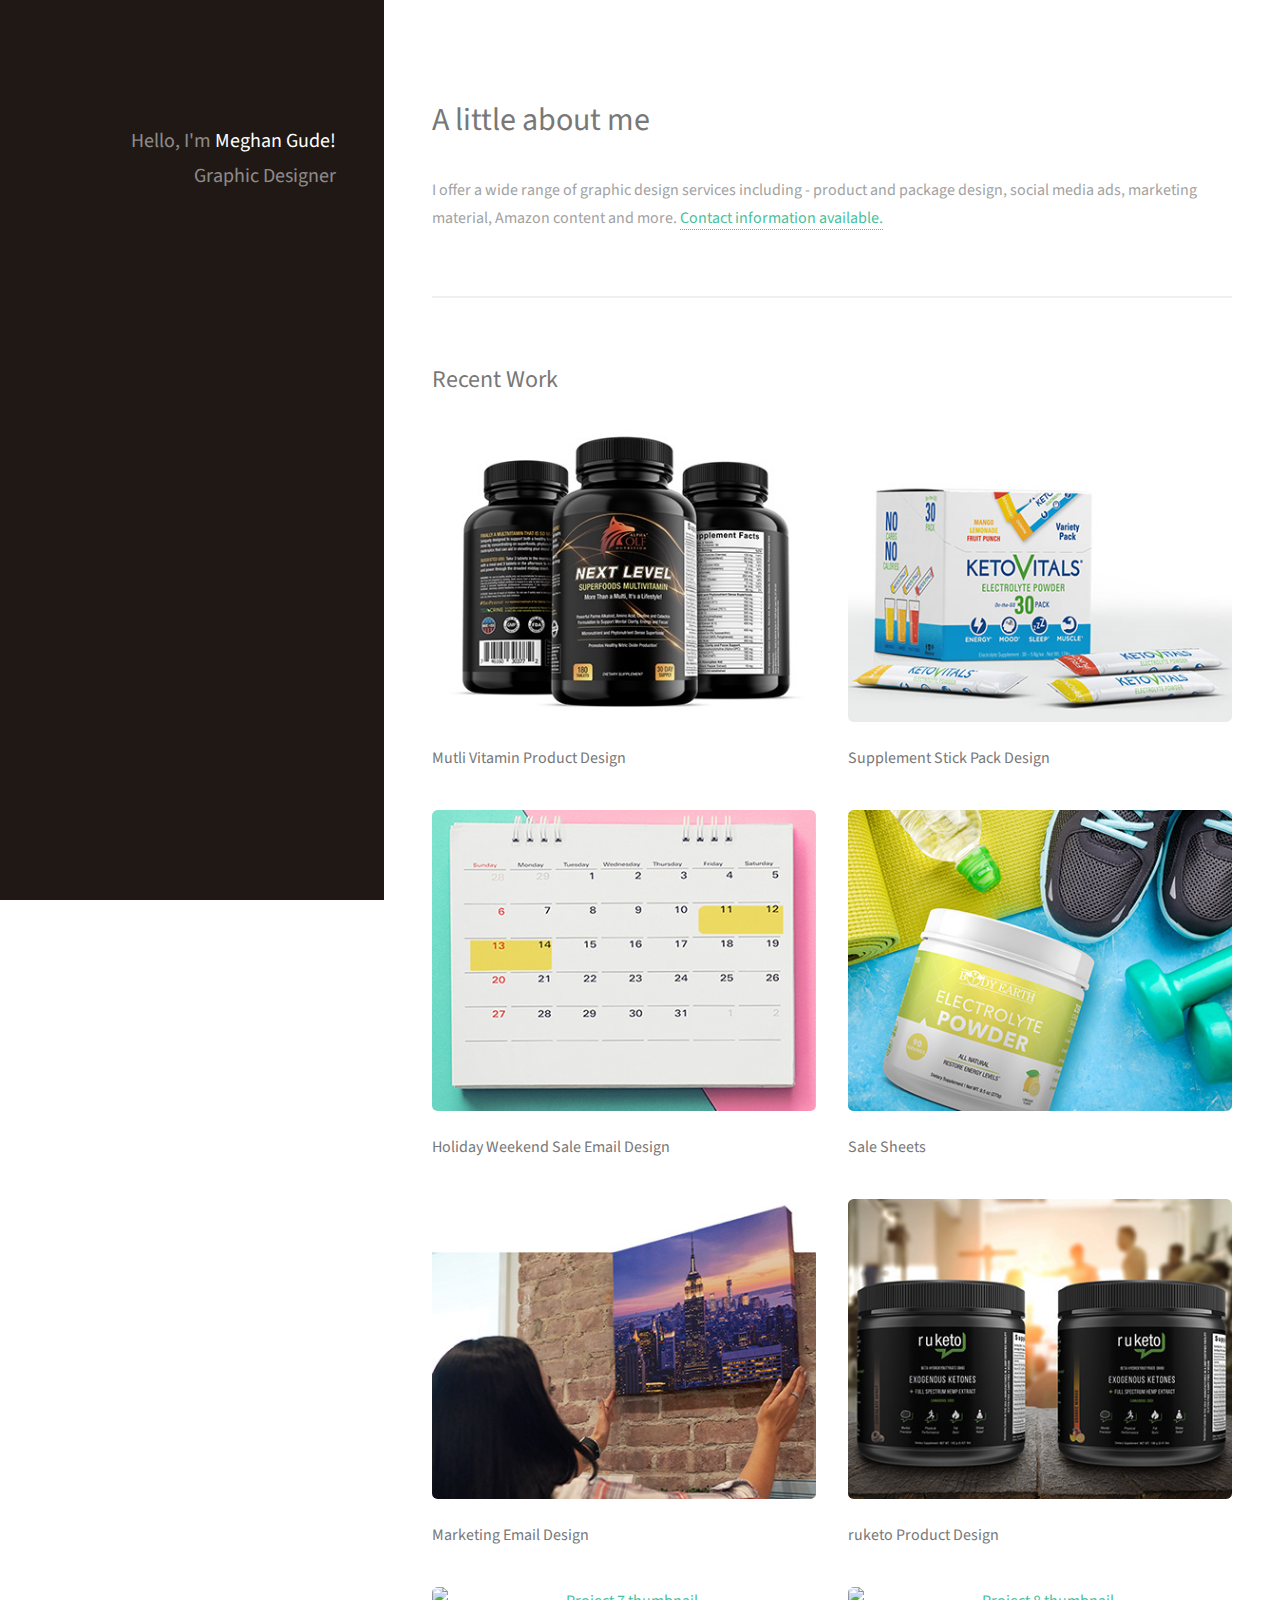
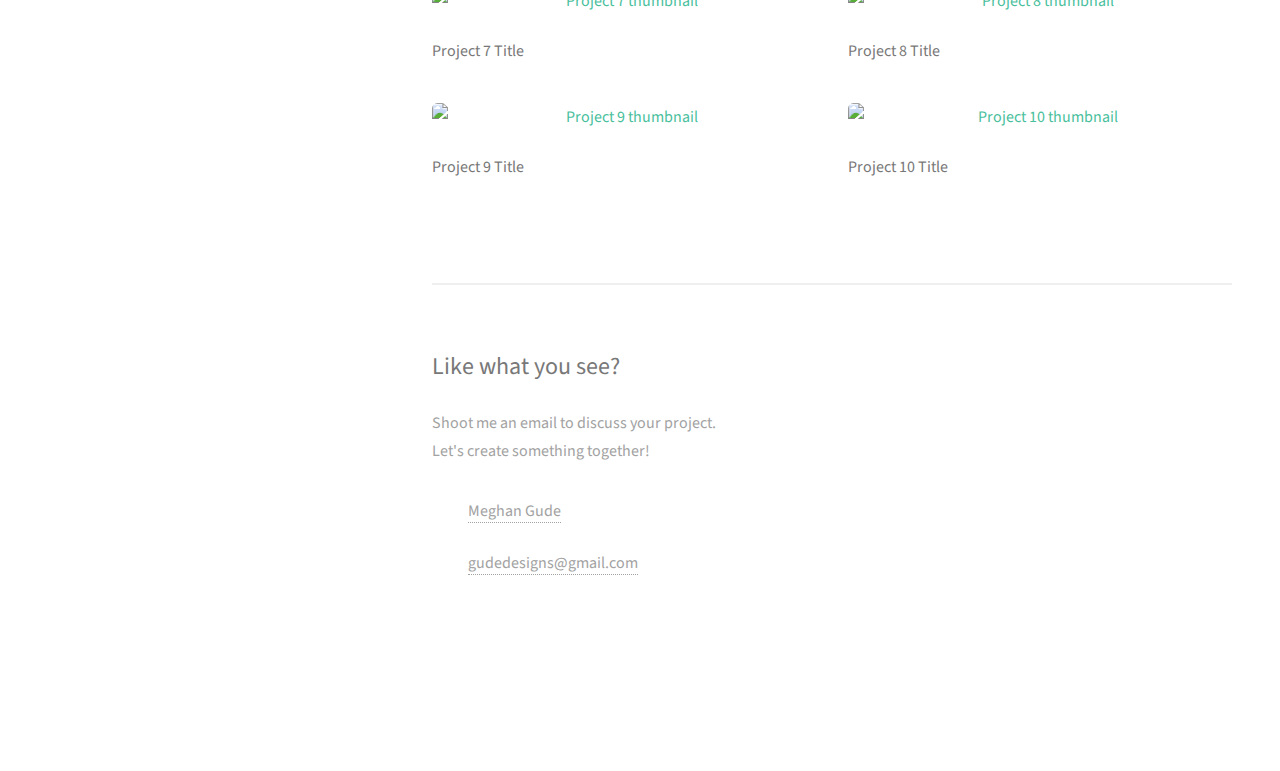
==== commit dfe1a7f3: "about text and gif" ====
--- a/index.html
+++ b/index.html
@@ -22,8 +22,8 @@
           ><img src="images/avatar.jpg" alt=""
         /></a>
         <h1>
-          I am <strong>Meghan Gude,</strong><br />
-          Graphic Designer in the New York area.
+          <div>Hello, I'm <strong>Meghan Gude!</strong></div>
+          <div>Graphic Designer</div>
         </h1>
       </div>
     </header>
@@ -38,12 +38,9 @@
           </h2>
         </header>
         <p>
-          Accumsan orci faucibus id eu lorem semper. Eu ac iaculis ac nunc nisi
-          lorem vulputate lorem neque cubilia ac in adipiscing in curae lobortis
-          tortor primis integer massa adipiscing id nisi accumsan pellentesque
-          commodo blandit enim arcu non at amet id arcu magna. Accumsan orci
-          faucibus id eu lorem semper nunc nisi lorem vulputate lorem neque
-          cubilia.
+          I offer a wide range of graphic design services including - product
+          and package design, social media ads, marketing material, Amazon
+          content and more. <a href="#three">Contact information available.</a>
         </p>
       </section>
 
@@ -87,16 +84,39 @@
             /></a>
             <h3>ruketo Product Design</h3>
           </article>
+          <article class="col-6 col-12-xsmall work-item">
+            <a href="images/projectFulls/6/1.jpg" class="image fit thumb"
+              ><img src="images/thumbs/6.jpg" alt="Project 7 thumbnail"
+            /></a>
+            <h3>Project 7 Title</h3>
+          </article>
+          <article class="col-6 col-12-xsmall work-item">
+            <a href="images/projectFulls/7/1.jpg" class="image fit thumb"
+              ><img src="images/thumbs/7.jpg" alt="Project 8 thumbnail"
+            /></a>
+            <h3>Project 8 Title</h3>
+          </article>
+          <article class="col-6 col-12-xsmall work-item">
+            <a href="images/projectFulls/8/1.jpg" class="image fit thumb"
+              ><img src="images/thumbs/8.jpg" alt="Project 9 thumbnail"
+            /></a>
+            <h3>Project 9 Title</h3>
+          </article>
+          <article class="col-6 col-12-xsmall work-item">
+            <a href="images/projectFulls/9/1.jpg" class="image fit thumb"
+              ><img src="images/thumbs/9.jpg" alt="Project 10 thumbnail"
+            /></a>
+            <h3>Project 10 Title</h3>
+          </article>
         </div>
       </section>
 
       <!-- Three -->
       <section id="three">
-        <h2>Get In Touch</h2>
+        <h2>Like what you see?</h2>
         <p>
-          Accumsan pellentesque commodo blandit enim arcu non at amet id arcu
-          magna. Accumsan orci faucibus id eu lorem semper nunc nisi lorem
-          vulputate lorem neque lorem ipsum dolor.
+          Shoot me an email to discuss your project.<br />Let's create something
+          together!
         </p>
         <div class="row">
           <div class="col-6 col-6-small">
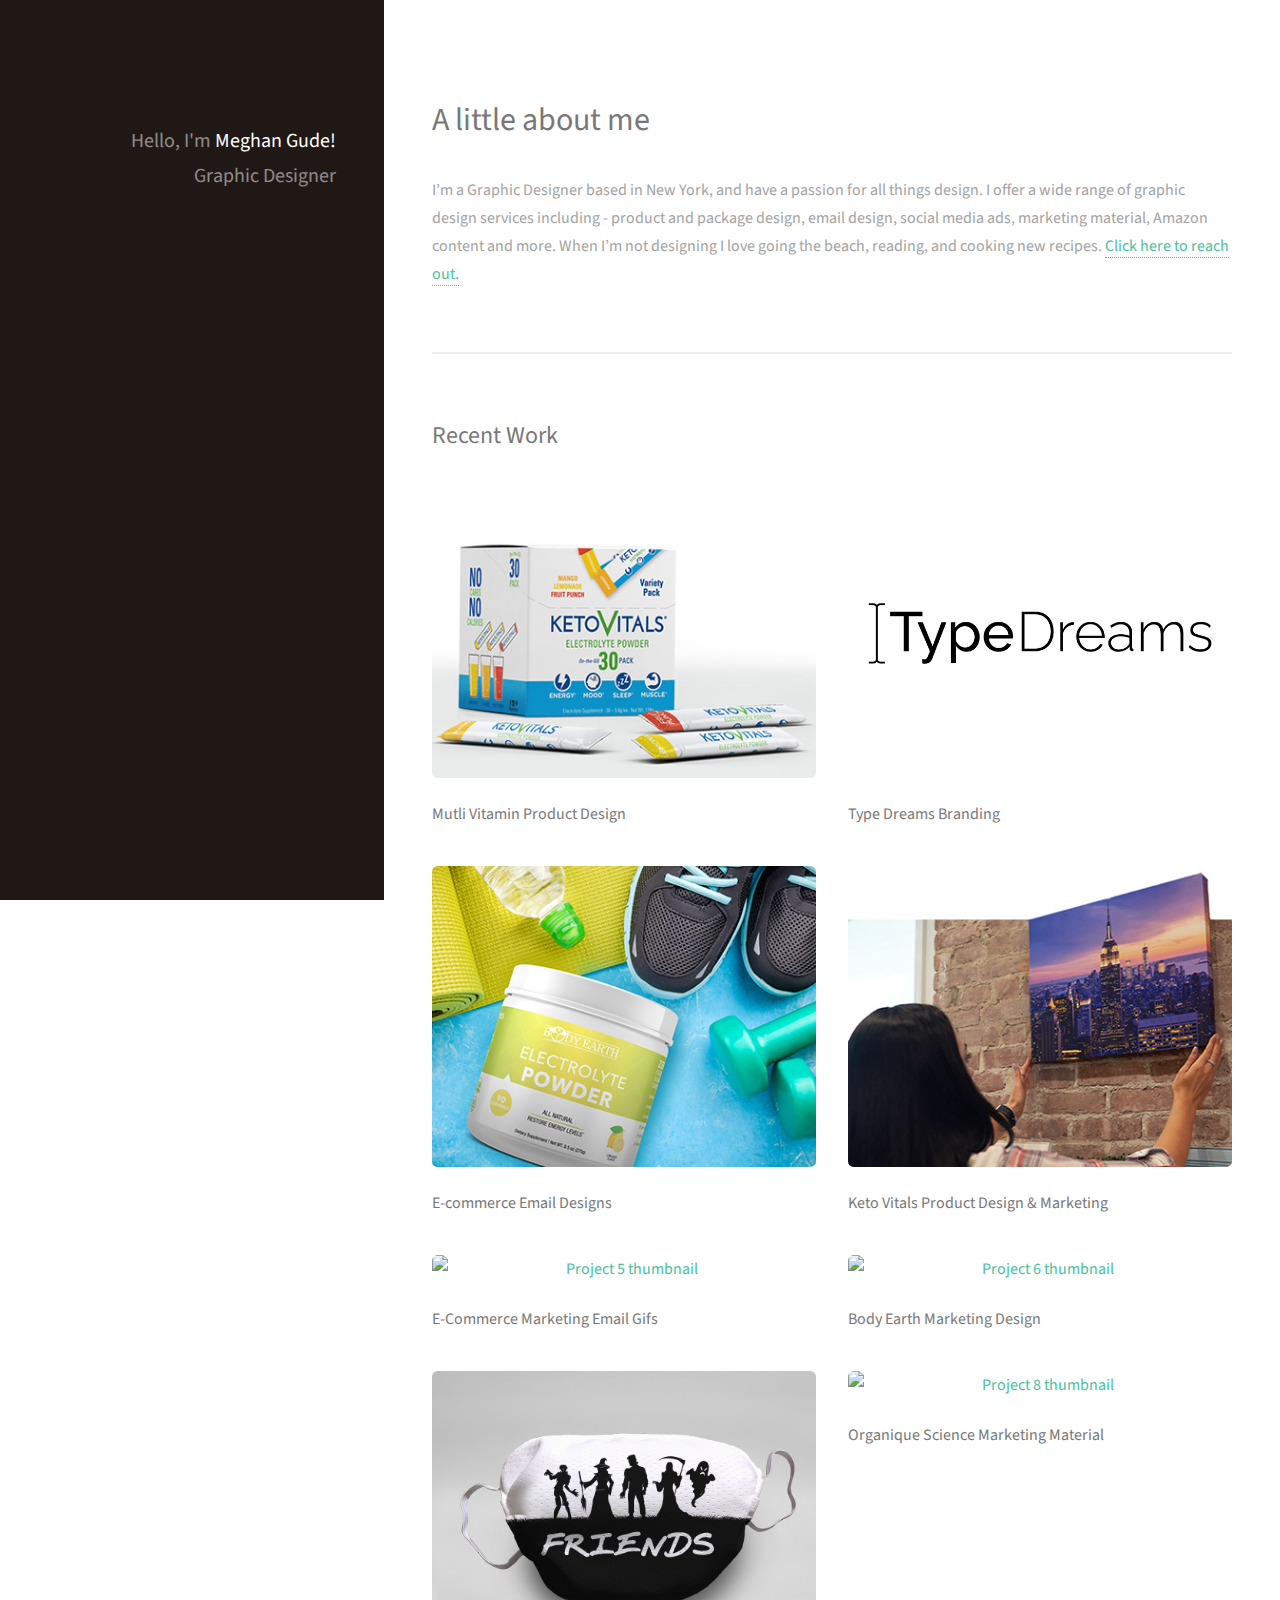
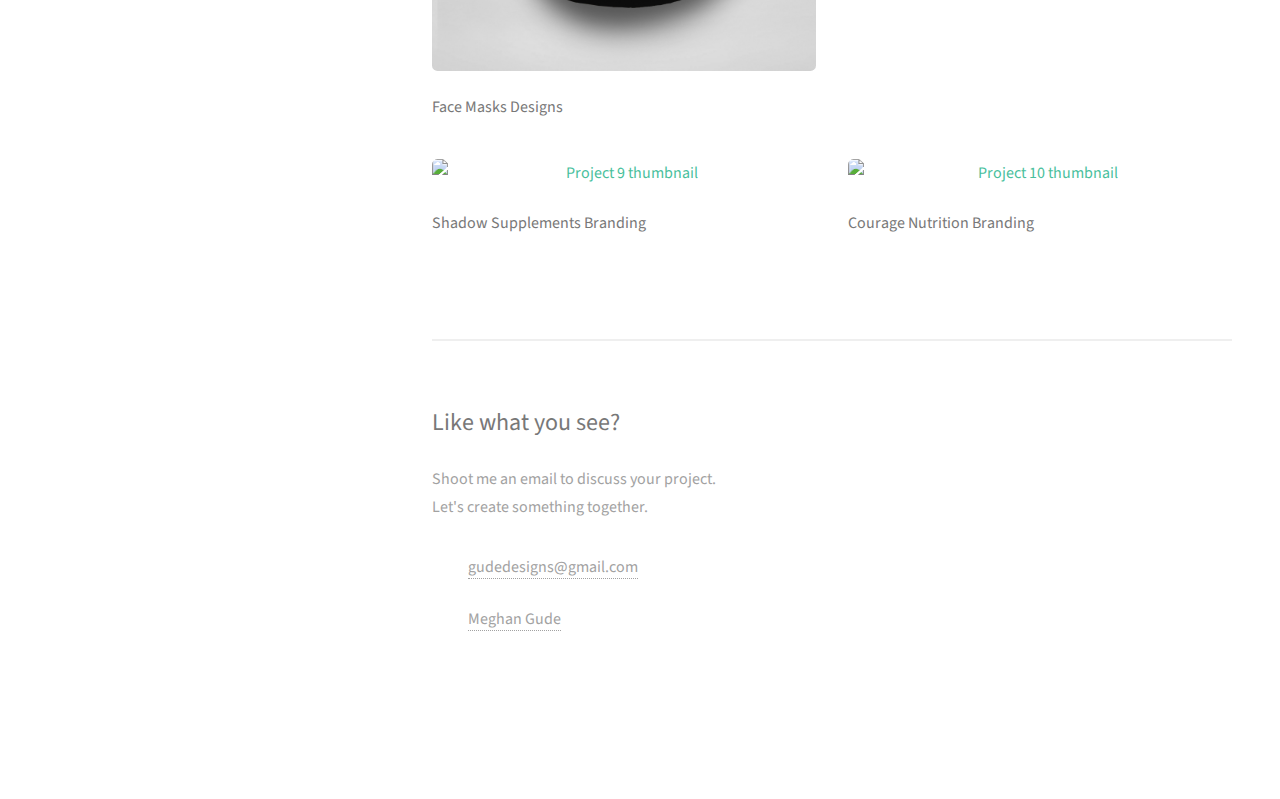
==== commit 71c5fc5c: "Add face mask designs" ====
--- a/index.html
+++ b/index.html
@@ -13,6 +13,20 @@
       content="width=device-width, initial-scale=1, user-scalable=no"
     />
     <link rel="stylesheet" href="assets/css/main.css" />
+    <!-- Global site tag (gtag.js) - Google Analytics -->
+    <script
+      async
+      src="https://www.googletagmanager.com/gtag/js?id=UA-102968273-2"
+    ></script>
+    <script>
+      window.dataLayer = window.dataLayer || [];
+      function gtag() {
+        dataLayer.push(arguments);
+      }
+      gtag("js", new Date());
+
+      gtag("config", "UA-102968273-2");
+    </script>
   </head>
   <body class="is-preload">
     <!-- Header -->
@@ -33,14 +47,15 @@
       <!-- One -->
       <section id="one">
         <header class="major">
-          <h2>
-            A little about me
-          </h2>
+          <h2>A little about me</h2>
         </header>
         <p>
-          I offer a wide range of graphic design services including - product
-          and package design, social media ads, marketing material, Amazon
-          content and more. <a href="#three">Contact information available.</a>
+          I’m a Graphic Designer based in New York, and have a passion for all
+          things design. I offer a wide range of graphic design services
+          including - product and package design, email design, social media
+          ads, marketing material, Amazon content and more. When I’m not
+          designing I love going the beach, reading, and cooking new recipes.
+          <a href="#three">Click here to reach out.</a>
         </p>
       </section>
 
@@ -49,64 +64,64 @@
         <h2>Recent Work</h2>
         <div class="row">
           <article class="col-6 col-12-xsmall work-item">
-            <a href="images/projectFulls/0/1.jpg" class="image fit thumb"
-              ><img src="images/thumbs/0.jpg" alt="Project 1 thumbnail"
+            <a href="images/projectFulls/1/1.jpg" class="image fit thumb"
+              ><img src="images/thumbs/1.jpg" alt="Project 1 thumbnail"
             /></a>
             <h3>Mutli Vitamin Product Design</h3>
           </article>
           <article class="col-6 col-12-xsmall work-item">
-            <a href="images/projectFulls/1/1.jpg" class="image fit thumb"
-              ><img src="images/thumbs/1.jpg" alt="Project 2 thumbnail"
+            <a href="images/projectFulls/2/1.jpg" class="image fit thumb"
+              ><img src="images/thumbs/2.jpg" alt="Project 2 thumbnail"
             /></a>
-            <h3>Supplement Stick Pack Design</h3>
-          </article>
-          <article class="col-6 col-12-xsmall work-item">
-            <a href="images/projectFulls/2/1.jpg" class="image fit thumb"
-              ><img src="images/thumbs/2.jpg" alt="Project 3 thumbnail"
-            /></a>
-            <h3>Holiday Weekend Sale Email Design</h3>
+            <h3>Type Dreams Branding</h3>
           </article>
           <article class="col-6 col-12-xsmall work-item">
             <a href="images/projectFulls/3/1.jpg" class="image fit thumb"
-              ><img src="images/thumbs/3.jpg" alt="Project 4 thumbnail"
+              ><img src="images/thumbs/3.jpg" alt="Project 3 thumbnail"
             /></a>
-            <h3>Sale Sheets</h3>
+            <h3>E-commerce Email Designs</h3>
           </article>
           <article class="col-6 col-12-xsmall work-item">
             <a href="images/projectFulls/4/1.jpg" class="image fit thumb"
-              ><img src="images/thumbs/4.jpg" alt="Project 5 thumbnail"
+              ><img src="images/thumbs/4.jpg" alt="Project 4 thumbnail"
             /></a>
-            <h3>Marketing Email Design</h3>
+            <h3>Keto Vitals Product Design & Marketing</h3>
           </article>
           <article class="col-6 col-12-xsmall work-item">
-            <a href="images/projectFulls/5/1.jpg" class="image fit thumb"
-              ><img src="images/thumbs/5.jpg" alt="Project 6 thumbnail"
+            <a href="images/projectFulls/5/1.gif" class="image fit thumb"
+              ><img src="images/thumbs/5.gif" alt="Project 5 thumbnail"
             /></a>
-            <h3>ruketo Product Design</h3>
+            <h3>E-Commerce Marketing Email Gifs</h3>
           </article>
           <article class="col-6 col-12-xsmall work-item">
             <a href="images/projectFulls/6/1.jpg" class="image fit thumb"
-              ><img src="images/thumbs/6.jpg" alt="Project 7 thumbnail"
+              ><img src="images/thumbs/6.jpg" alt="Project 6 thumbnail"
             /></a>
-            <h3>Project 7 Title</h3>
+            <h3>Body Earth Marketing Design</h3>
           </article>
           <article class="col-6 col-12-xsmall work-item">
             <a href="images/projectFulls/7/1.jpg" class="image fit thumb"
-              ><img src="images/thumbs/7.jpg" alt="Project 8 thumbnail"
+              ><img src="images/thumbs/7.jpg" alt="Project 7 thumbnail"
             /></a>
-            <h3>Project 8 Title</h3>
+            <h3>Face Masks Designs</h3>
           </article>
           <article class="col-6 col-12-xsmall work-item">
             <a href="images/projectFulls/8/1.jpg" class="image fit thumb"
-              ><img src="images/thumbs/8.jpg" alt="Project 9 thumbnail"
+              ><img src="images/thumbs/8.jpg" alt="Project 8 thumbnail"
             /></a>
-            <h3>Project 9 Title</h3>
+            <h3>Organique Science Marketing Material</h3>
           </article>
           <article class="col-6 col-12-xsmall work-item">
             <a href="images/projectFulls/9/1.jpg" class="image fit thumb"
-              ><img src="images/thumbs/9.jpg" alt="Project 10 thumbnail"
+              ><img src="images/thumbs/9.jpg" alt="Project 9 thumbnail"
             /></a>
-            <h3>Project 10 Title</h3>
+            <h3>Shadow Supplements Branding</h3>
+          </article>
+          <article class="col-6 col-12-xsmall work-item">
+            <a href="images/projectFulls/10/1.jpg" class="image fit thumb"
+              ><img src="images/thumbs/10.jpg" alt="Project 10 thumbnail"
+            /></a>
+            <h3>Courage Nutrition Branding</h3>
           </article>
         </div>
       </section>
@@ -116,11 +131,17 @@
         <h2>Like what you see?</h2>
         <p>
           Shoot me an email to discuss your project.<br />Let's create something
-          together!
+          together.
         </p>
         <div class="row">
-          <div class="col-6 col-6-small">
+          <div class="col-12 col-12-small">
             <ul class="labeled-icons">
+              <li>
+                <h3 class="icon solid fa-envelope">
+                  <span class="label">Email</span>
+                </h3>
+                <a href="mailto:gudedesigns@gmail.com">gudedesigns@gmail.com</a>
+              </li>
               <li>
                 <h3 class="icon solid brands fa-linkedin-in">
                   <span class="label">LinkedIn</span>
@@ -129,362 +150,36 @@
                   >Meghan Gude</a
                 >
               </li>
-              <li>
-                <h3 class="icon solid fa-envelope">
-                  <span class="label">Email</span>
-                </h3>
-                <a href="mailto:gudedesigns@gmail.com">gudedesigns@gmail.com</a>
-              </li>
             </ul>
           </div>
         </div>
       </section>
-
-      <!-- Four -->
-      <!--
-					<section id="four">
-						<h2>Elements</h2>
-
-						<section>
-							<h4>Text</h4>
-							<p>This is <b>bold</b> and this is <strong>strong</strong>. This is <i>italic</i> and this is <em>emphasized</em>.
-							This is <sup>superscript</sup> text and this is <sub>subscript</sub> text.
-							This is <u>underlined</u> and this is code: <code>for (;;) { ... }</code>. Finally, <a href="#">this is a link</a>.</p>
-							<hr />
-							<header>
-								<h4>Heading with a Subtitle</h4>
-								<p>Lorem ipsum dolor sit amet nullam id egestas urna aliquam</p>
-							</header>
-							<p>Nunc lacinia ante nunc ac lobortis. Interdum adipiscing gravida odio porttitor sem non mi integer non faucibus ornare mi ut ante amet placerat aliquet. Volutpat eu sed ante lacinia sapien lorem accumsan varius montes viverra nibh in adipiscing blandit tempus accumsan.</p>
-							<header>
-								<h5>Heading with a Subtitle</h5>
-								<p>Lorem ipsum dolor sit amet nullam id egestas urna aliquam</p>
-							</header>
-							<p>Nunc lacinia ante nunc ac lobortis. Interdum adipiscing gravida odio porttitor sem non mi integer non faucibus ornare mi ut ante amet placerat aliquet. Volutpat eu sed ante lacinia sapien lorem accumsan varius montes viverra nibh in adipiscing blandit tempus accumsan.</p>
-							<hr />
-							<h2>Heading Level 2</h2>
-							<h3>Heading Level 3</h3>
-							<h4>Heading Level 4</h4>
-							<h5>Heading Level 5</h5>
-							<h6>Heading Level 6</h6>
-							<hr />
-							<h5>Blockquote</h5>
-							<blockquote>Fringilla nisl. Donec accumsan interdum nisi, quis tincidunt felis sagittis eget tempus euismod. Vestibulum ante ipsum primis in faucibus vestibulum. Blandit adipiscing eu felis iaculis volutpat ac adipiscing accumsan faucibus. Vestibulum ante ipsum primis in faucibus lorem ipsum dolor sit amet nullam adipiscing eu felis.</blockquote>
-							<h5>Preformatted</h5>
-							<pre><code>i = 0;
-
-while (!deck.isInOrder()) {
-print 'Iteration ' + i;
-deck.shuffle();
-i++;
-}
-
-print 'It took ' + i + ' iterations to sort the deck.';</code></pre>
-						</section>
-
-						<section>
-							<h4>Lists</h4>
-							<div class="row">
-								<div class="col-6 col-12-xsmall">
-									<h5>Unordered</h5>
-									<ul>
-										<li>Dolor pulvinar etiam magna etiam.</li>
-										<li>Sagittis adipiscing lorem eleifend.</li>
-										<li>Felis enim feugiat dolore viverra.</li>
-									</ul>
-									<h5>Alternate</h5>
-									<ul class="alt">
-										<li>Dolor pulvinar etiam magna etiam.</li>
-										<li>Sagittis adipiscing lorem eleifend.</li>
-										<li>Felis enim feugiat dolore viverra.</li>
-									</ul>
-								</div>
-								<div class="col-6 col-12-xsmall">
-									<h5>Ordered</h5>
-									<ol>
-										<li>Dolor pulvinar etiam magna etiam.</li>
-										<li>Etiam vel felis at lorem sed viverra.</li>
-										<li>Felis enim feugiat dolore viverra.</li>
-										<li>Dolor pulvinar etiam magna etiam.</li>
-										<li>Etiam vel felis at lorem sed viverra.</li>
-										<li>Felis enim feugiat dolore viverra.</li>
-									</ol>
-									<h5>Icons</h5>
-									<ul class="icons">
-										<li><a href="#" class="icon brands fa-twitter"><span class="label">Twitter</span></a></li>
-										<li><a href="#" class="icon brands fa-facebook-f"><span class="label">Facebook</span></a></li>
-										<li><a href="#" class="icon brands fa-instagram"><span class="label">Instagram</span></a></li>
-										<li><a href="#" class="icon brands fa-github"><span class="label">Github</span></a></li>
-										<li><a href="#" class="icon brands fa-dribbble"><span class="label">Dribbble</span></a></li>
-										<li><a href="#" class="icon brands fa-tumblr"><span class="label">Tumblr</span></a></li>
-									</ul>
-								</div>
-							</div>
-							<h5>Actions</h5>
-							<ul class="actions">
-								<li><a href="#" class="button primary">Default</a></li>
-								<li><a href="#" class="button">Default</a></li>
-							</ul>
-							<ul class="actions small">
-								<li><a href="#" class="button primary small">Small</a></li>
-								<li><a href="#" class="button small">Small</a></li>
-							</ul>
-							<div class="row">
-								<div class="col-6 col-12-small">
-									<ul class="actions stacked">
-										<li><a href="#" class="button primary">Default</a></li>
-										<li><a href="#" class="button">Default</a></li>
-									</ul>
-								</div>
-								<div class="col-6 col-12-small">
-									<ul class="actions stacked">
-										<li><a href="#" class="button primary small">Small</a></li>
-										<li><a href="#" class="button small">Small</a></li>
-									</ul>
-								</div>
-								<div class="col-6 col-12-small">
-									<ul class="actions stacked">
-										<li><a href="#" class="button primary fit">Default</a></li>
-										<li><a href="#" class="button fit">Default</a></li>
-									</ul>
-								</div>
-								<div class="col-6 col-12-small">
-									<ul class="actions stacked">
-										<li><a href="#" class="button primary small fit">Small</a></li>
-										<li><a href="#" class="button small fit">Small</a></li>
-									</ul>
-								</div>
-							</div>
-						</section>
-
-						<section>
-							<h4>Table</h4>
-							<h5>Default</h5>
-							<div class="table-wrapper">
-								<table>
-									<thead>
-										<tr>
-											<th>Name</th>
-											<th>Description</th>
-											<th>Price</th>
-										</tr>
-									</thead>
-									<tbody>
-										<tr>
-											<td>Item One</td>
-											<td>Ante turpis integer aliquet porttitor.</td>
-											<td>29.99</td>
-										</tr>
-										<tr>
-											<td>Item Two</td>
-											<td>Vis ac commodo adipiscing arcu aliquet.</td>
-											<td>19.99</td>
-										</tr>
-										<tr>
-											<td>Item Three</td>
-											<td> Morbi faucibus arcu accumsan lorem.</td>
-											<td>29.99</td>
-										</tr>
-										<tr>
-											<td>Item Four</td>
-											<td>Vitae integer tempus condimentum.</td>
-											<td>19.99</td>
-										</tr>
-										<tr>
-											<td>Item Five</td>
-											<td>Ante turpis integer aliquet porttitor.</td>
-											<td>29.99</td>
-										</tr>
-									</tbody>
-									<tfoot>
-										<tr>
-											<td colspan="2"></td>
-											<td>100.00</td>
-										</tr>
-									</tfoot>
-								</table>
-							</div>
-
-							<h5>Alternate</h5>
-							<div class="table-wrapper">
-								<table class="alt">
-									<thead>
-										<tr>
-											<th>Name</th>
-											<th>Description</th>
-											<th>Price</th>
-										</tr>
-									</thead>
-									<tbody>
-										<tr>
-											<td>Item One</td>
-											<td>Ante turpis integer aliquet porttitor.</td>
-											<td>29.99</td>
-										</tr>
-										<tr>
-											<td>Item Two</td>
-											<td>Vis ac commodo adipiscing arcu aliquet.</td>
-											<td>19.99</td>
-										</tr>
-										<tr>
-											<td>Item Three</td>
-											<td> Morbi faucibus arcu accumsan lorem.</td>
-											<td>29.99</td>
-										</tr>
-										<tr>
-											<td>Item Four</td>
-											<td>Vitae integer tempus condimentum.</td>
-											<td>19.99</td>
-										</tr>
-										<tr>
-											<td>Item Five</td>
-											<td>Ante turpis integer aliquet porttitor.</td>
-											<td>29.99</td>
-										</tr>
-									</tbody>
-									<tfoot>
-										<tr>
-											<td colspan="2"></td>
-											<td>100.00</td>
-										</tr>
-									</tfoot>
-								</table>
-							</div>
-						</section>
-
-						<section>
-							<h4>Buttons</h4>
-							<ul class="actions">
-								<li><a href="#" class="button primary">Primary</a></li>
-								<li><a href="#" class="button">Default</a></li>
-							</ul>
-							<ul class="actions">
-								<li><a href="#" class="button large">Large</a></li>
-								<li><a href="#" class="button">Default</a></li>
-								<li><a href="#" class="button small">Small</a></li>
-							</ul>
-							<ul class="actions fit">
-								<li><a href="#" class="button primary fit">Fit</a></li>
-								<li><a href="#" class="button fit">Fit</a></li>
-							</ul>
-							<ul class="actions fit small">
-								<li><a href="#" class="button primary fit small">Fit + Small</a></li>
-								<li><a href="#" class="button fit small">Fit + Small</a></li>
-							</ul>
-							<ul class="actions">
-								<li><a href="#" class="button primary icon solid fa-download">Icon</a></li>
-								<li><a href="#" class="button icon solid fa-download">Icon</a></li>
-							</ul>
-							<ul class="actions">
-								<li><span class="button primary disabled">Primary</span></li>
-								<li><span class="button disabled">Default</span></li>
-							</ul>
-						</section>
-
-						<section>
-							<h4>Form</h4>
-							<form method="post" action="#">
-								<div class="row gtr-uniform gtr-50">
-									<div class="col-6 col-12-xsmall">
-										<input type="text" name="demo-name" id="demo-name" value="" placeholder="Name" />
-									</div>
-									<div class="col-6 col-12-xsmall">
-										<input type="email" name="demo-email" id="demo-email" value="" placeholder="Email" />
-									</div>
-									<div class="col-12">
-										<select name="demo-category" id="demo-category">
-											<option value="">- Category -</option>
-											<option value="1">Manufacturing</option>
-											<option value="1">Shipping</option>
-											<option value="1">Administration</option>
-											<option value="1">Human Resources</option>
-										</select>
-									</div>
-									<div class="col-4 col-12-small">
-										<input type="radio" id="demo-priority-low" name="demo-priority" checked>
-										<label for="demo-priority-low">Low Priority</label>
-									</div>
-									<div class="col-4 col-12-small">
-										<input type="radio" id="demo-priority-normal" name="demo-priority">
-										<label for="demo-priority-normal">Normal Priority</label>
-									</div>
-									<div class="col-4 col-12-small">
-										<input type="radio" id="demo-priority-high" name="demo-priority">
-										<label for="demo-priority-high">High Priority</label>
-									</div>
-									<div class="col-6 col-12-small">
-										<input type="checkbox" id="demo-copy" name="demo-copy">
-										<label for="demo-copy">Email me a copy of this message</label>
-									</div>
-									<div class="col-6 col-12-small">
-										<input type="checkbox" id="demo-human" name="demo-human" checked>
-										<label for="demo-human">I am a human and not a robot</label>
-									</div>
-									<div class="col-12">
-										<textarea name="demo-message" id="demo-message" placeholder="Enter your message" rows="6"></textarea>
-									</div>
-									<div class="col-12">
-										<ul class="actions">
-											<li><input type="submit" value="Send Message" class="primary" /></li>
-											<li><input type="reset" value="Reset" /></li>
-										</ul>
-									</div>
-								</div>
-							</form>
-						</section>
-
-						<section>
-							<h4>Image</h4>
-							<h5>Fit</h5>
-							<div class="box alt">
-								<div class="row gtr-50 gtr-uniform">
-									<div class="col-12"><span class="image fit"><img src="images/fulls/05.jpg" alt="" /></span></div>
-									<div class="col-4"><span class="image fit"><img src="images/thumbs/01.jpg" alt="" /></span></div>
-									<div class="col-4"><span class="image fit"><img src="images/thumbs/02.jpg" alt="" /></span></div>
-									<div class="col-4"><span class="image fit"><img src="images/thumbs/03.jpg" alt="" /></span></div>
-									<div class="col-4"><span class="image fit"><img src="images/thumbs/04.jpg" alt="" /></span></div>
-									<div class="col-4"><span class="image fit"><img src="images/thumbs/05.jpg" alt="" /></span></div>
-									<div class="col-4"><span class="image fit"><img src="images/thumbs/06.jpg" alt="" /></span></div>
-									<div class="col-4"><span class="image fit"><img src="images/thumbs/03.jpg" alt="" /></span></div>
-									<div class="col-4"><span class="image fit"><img src="images/thumbs/02.jpg" alt="" /></span></div>
-									<div class="col-4"><span class="image fit"><img src="images/thumbs/01.jpg" alt="" /></span></div>
-								</div>
-							</div>
-							<h5>Left &amp; Right</h5>
-							<p><span class="image left"><img src="images/avatar.jpg" alt="" /></span>Fringilla nisl. Donec accumsan interdum nisi, quis tincidunt felis sagittis eget. tempus euismod. Vestibulum ante ipsum primis in faucibus vestibulum. Blandit adipiscing eu felis iaculis volutpat ac adipiscing accumsan eu faucibus. Integer ac pellentesque praesent tincidunt felis sagittis eget. tempus euismod. Vestibulum ante ipsum primis in faucibus vestibulum. Blandit adipiscing eu felis iaculis volutpat ac adipiscing accumsan eu faucibus. Integer ac pellentesque praesent. Donec accumsan interdum nisi, quis tincidunt felis sagittis eget. tempus euismod. Vestibulum ante ipsum primis in faucibus vestibulum. Blandit adipiscing eu felis iaculis volutpat ac adipiscing accumsan eu faucibus. Integer ac pellentesque praesent tincidunt felis sagittis eget. tempus euismod. Vestibulum ante ipsum primis in faucibus vestibulum. Blandit adipiscing eu felis iaculis volutpat ac adipiscing accumsan eu faucibus. Integer ac pellentesque praesent.</p>
-							<p><span class="image right"><img src="images/avatar.jpg" alt="" /></span>Fringilla nisl. Donec accumsan interdum nisi, quis tincidunt felis sagittis eget. tempus euismod. Vestibulum ante ipsum primis in faucibus vestibulum. Blandit adipiscing eu felis iaculis volutpat ac adipiscing accumsan eu faucibus. Integer ac pellentesque praesent tincidunt felis sagittis eget. tempus euismod. Vestibulum ante ipsum primis in faucibus vestibulum. Blandit adipiscing eu felis iaculis volutpat ac adipiscing accumsan eu faucibus. Integer ac pellentesque praesent. Donec accumsan interdum nisi, quis tincidunt felis sagittis eget. tempus euismod. Vestibulum ante ipsum primis in faucibus vestibulum. Blandit adipiscing eu felis iaculis volutpat ac adipiscing accumsan eu faucibus. Integer ac pellentesque praesent tincidunt felis sagittis eget. tempus euismod. Vestibulum ante ipsum primis in faucibus vestibulum. Blandit adipiscing eu felis iaculis volutpat ac adipiscing accumsan eu faucibus. Integer ac pellentesque praesent.</p>
-						</section>
-
-					</section>
-				--></div>
+    </div>
 
     <!-- Footer -->
     <footer id="footer">
       <div class="inner">
         <ul class="icons">
           <li>
-            <a
-              href="https://www.linkedin.com/in/meghan-gude-a2b414114/"
-              class="icon solid brands fa-linkedin-in"
-              ><span class="label">LinkedIn</span></a
+            <a href="mailto:gudedesigns@gmail.com" class="side icon fa-envelope"
+              ><span class="label">gudedesigns@gmail.com</span></a
             >
           </li>
           <li>
             <a
-              href="mailto:gudedesigns@gmail.com"
-              class="icon solid fa-envelope"
-              ><span class="label">gudedesigns@gmail.com</span></a
+              href="https://www.linkedin.com/in/meghan-gude-a2b414114/"
+              class="side icon brands fa-linkedin-in"
+              ><span class="label">LinkedIn</span></a
             >
           </li>
         </ul>
         <ul class="copyright">
-          <li>
+          <li class="side">
             &copy;
-            <a href="https://github.com/DanTheManGude/Gude-Designs"
+            <a class="side" href="https://github.com/DanTheManGude/Gude-Designs"
               >Gude Designs</a
             >
           </li>
-          <li>Template: <a href="http://html5up.net">HTML5 UP</a></li>
         </ul>
       </div>
     </footer>
